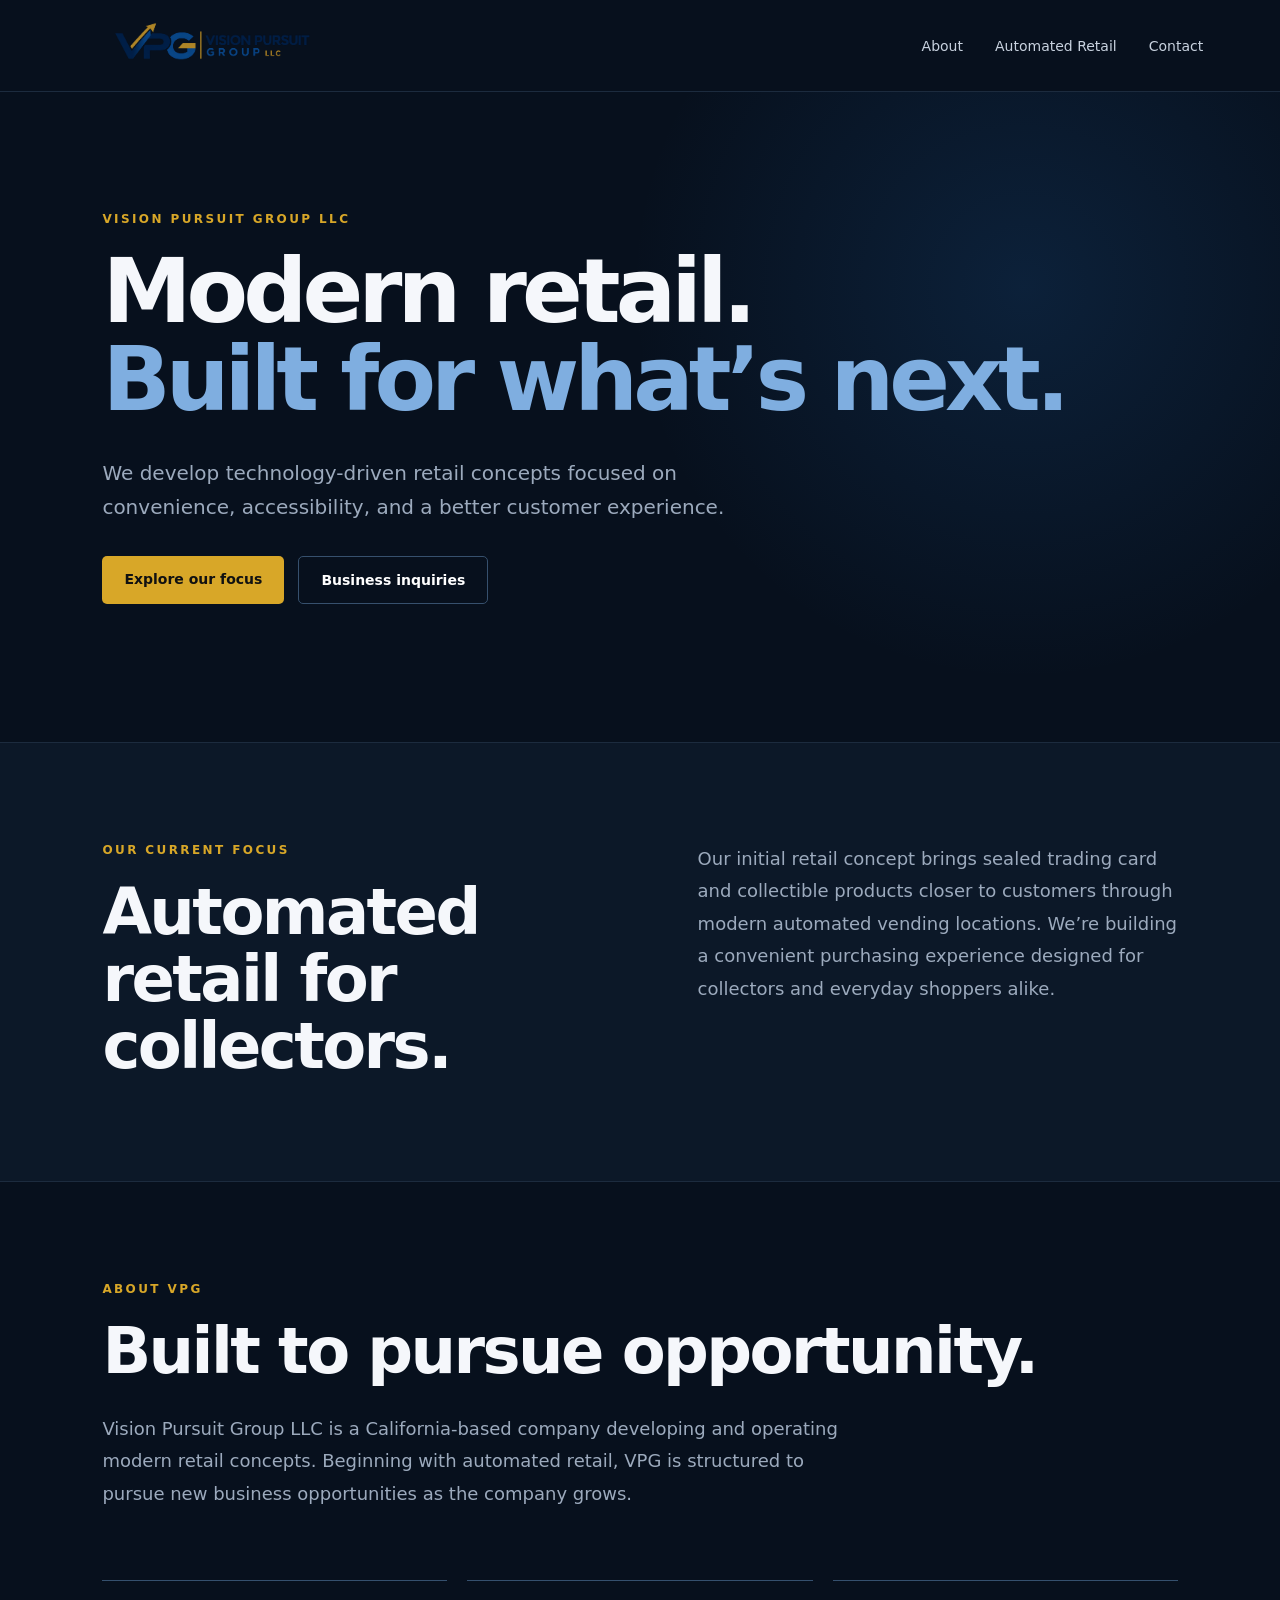
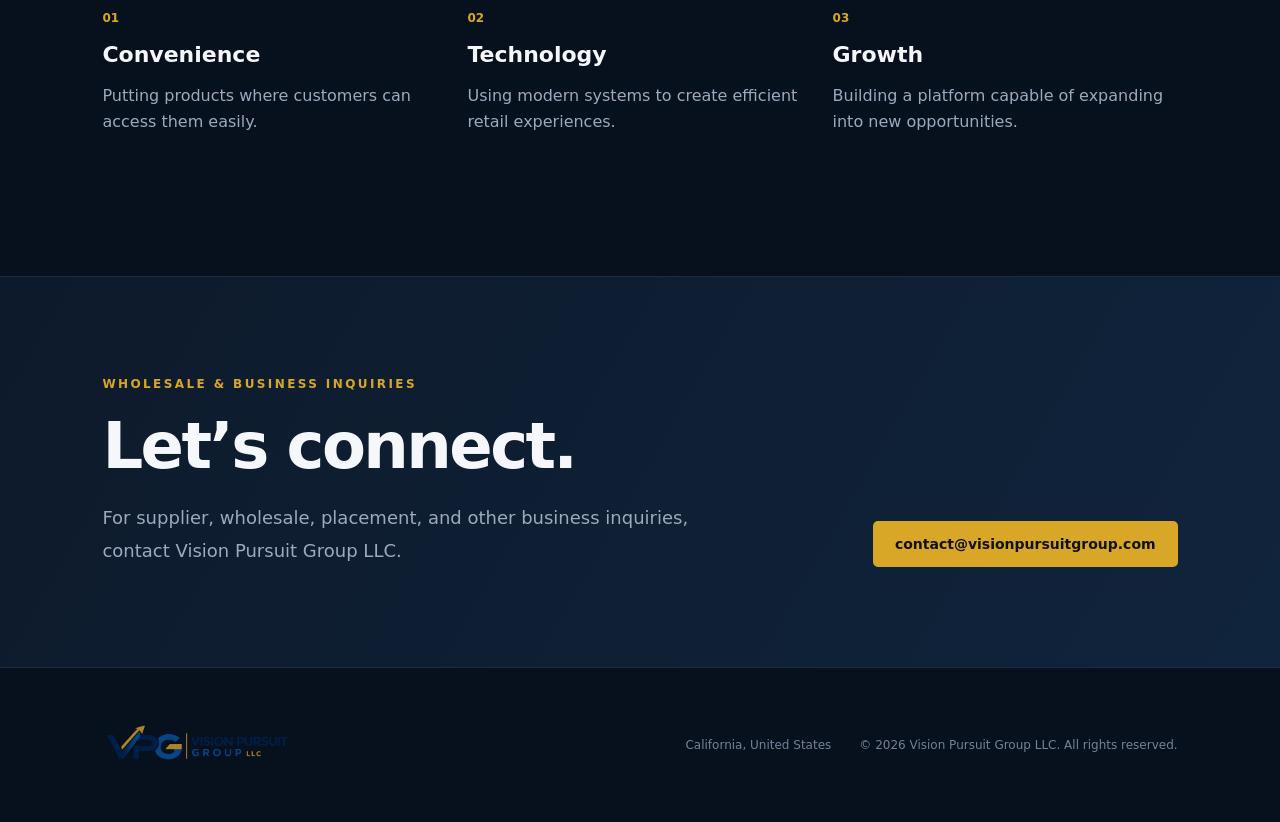
==== index.html @ d8c0cbaa "Add files via upload" ====
<!doctype html><html lang="en"><head><meta charset="utf-8"><meta name="viewport" content="width=device-width,initial-scale=1"><title>Vision Pursuit Group LLC | Automated Retail</title><meta name="description" content="Vision Pursuit Group LLC is a California-based retail company focused on automated retail and collectible products."><link rel="stylesheet" href="style.css"></head><body>
<header><a class="brand" href="#top"><img src="assets/vpg-logo.png" alt="Vision Pursuit Group LLC"></a><nav><a href="#about">About</a><a href="#retail">Automated Retail</a><a href="#contact">Contact</a></nav></header>
<main id="top"><section class="hero"><div class="eyebrow">VISION PURSUIT GROUP LLC</div><h1>Modern retail.<br><span>Built for what’s next.</span></h1><p>We develop technology-driven retail concepts focused on convenience, accessibility, and a better customer experience.</p><div class="actions"><a class="primary" href="#retail">Explore our focus</a><a class="secondary" href="mailto:contact@visionpursuitgroup.com">Business inquiries</a></div></section>
<section id="retail" class="feature"><div><div class="eyebrow">OUR CURRENT FOCUS</div><h2>Automated retail for collectors.</h2></div><p>Our initial retail concept brings sealed trading card and collectible products closer to customers through modern automated vending locations. We’re building a convenient purchasing experience designed for collectors and everyday shoppers alike.</p></section>
<section id="about" class="about"><div class="eyebrow">ABOUT VPG</div><h2>Built to pursue opportunity.</h2><p>Vision Pursuit Group LLC is a California-based company developing and operating modern retail concepts. Beginning with automated retail, VPG is structured to pursue new business opportunities as the company grows.</p><div class="values"><div><strong>01</strong><h3>Convenience</h3><p>Putting products where customers can access them easily.</p></div><div><strong>02</strong><h3>Technology</h3><p>Using modern systems to create efficient retail experiences.</p></div><div><strong>03</strong><h3>Growth</h3><p>Building a platform capable of expanding into new opportunities.</p></div></div></section>
<section id="contact" class="contact"><div><div class="eyebrow">WHOLESALE & BUSINESS INQUIRIES</div><h2>Let’s connect.</h2><p>For supplier, wholesale, placement, and other business inquiries, contact Vision Pursuit Group LLC.</p></div><a class="primary" href="mailto:contact@visionpursuitgroup.com">contact@visionpursuitgroup.com</a></section></main>
<footer><img src="assets/vpg-logo.png" alt="Vision Pursuit Group LLC"><p>California, United States</p><p>© 2026 Vision Pursuit Group LLC. All rights reserved.</p></footer></body></html>
---- style.css ----
:root{--bg:#07101d;--panel:#0c1828;--text:#f5f7fb;--muted:#9caabd;--blue:#2474c7;--gold:#d8a728;--line:#1c2b3e}*{box-sizing:border-box}html{scroll-behavior:smooth}body{margin:0;background:var(--bg);color:var(--text);font-family:Inter,ui-sans-serif,system-ui,-apple-system,BlinkMacSystemFont,"Segoe UI",sans-serif}header{height:92px;display:flex;align-items:center;justify-content:space-between;padding:0 6vw;border-bottom:1px solid var(--line);position:relative;z-index:2}.brand img{width:270px;max-height:68px;object-fit:contain}nav{display:flex;gap:32px}nav a{color:#c8d2df;text-decoration:none;font-size:14px}nav a:hover{color:white}.hero{min-height:650px;padding:120px 8vw 100px;background:radial-gradient(circle at 80% 30%,rgba(36,116,199,.17),transparent 35%)}.eyebrow{font-size:12px;letter-spacing:.2em;color:var(--gold);font-weight:700;margin-bottom:22px}.hero h1{font-size:clamp(54px,7vw,100px);line-height:.98;letter-spacing:-.055em;margin:0;max-width:1000px}.hero h1 span{color:#7faee0}.hero>p{font-size:20px;line-height:1.7;color:var(--muted);max-width:660px;margin:32px 0}.actions{display:flex;gap:14px;flex-wrap:wrap}.primary,.secondary{display:inline-block;padding:15px 22px;border-radius:5px;text-decoration:none;font-weight:700;font-size:14px}.primary{background:var(--gold);color:#111}.secondary{border:1px solid #36506d;color:white}.feature,.about,.contact{padding:100px 8vw;border-top:1px solid var(--line)}.feature{display:grid;grid-template-columns:1fr 1fr;gap:9vw;background:var(--panel)}h2{font-size:clamp(38px,5vw,64px);letter-spacing:-.04em;line-height:1.05;margin:0}.feature>p,.about>p,.contact p{font-size:18px;line-height:1.8;color:var(--muted);margin:0}.about>p{max-width:760px;margin-top:28px}.values{display:grid;grid-template-columns:repeat(3,1fr);gap:20px;margin-top:70px}.values div{border-top:1px solid #35506e;padding:26px 0}.values strong{color:var(--gold);font-size:12px}.values h3{font-size:22px;margin:16px 0 8px}.values p{color:var(--muted);line-height:1.6}.contact{display:flex;align-items:end;justify-content:space-between;gap:50px;background:linear-gradient(120deg,#0d1a2b,#10243c)}.contact p{max-width:620px;margin-top:22px}.contact .primary{white-space:nowrap}footer{padding:45px 8vw;display:flex;align-items:center;gap:28px;flex-wrap:wrap;color:#738398;font-size:12px;border-top:1px solid var(--line)}footer img{width:190px;margin-right:auto}@media(max-width:760px){header{height:auto;padding:18px 5vw;align-items:flex-start}.brand img{width:190px}nav{gap:13px;flex-wrap:wrap;justify-content:flex-end}nav a{font-size:12px}.hero{padding:90px 6vw}.feature{grid-template-columns:1fr;gap:35px}.values{grid-template-columns:1fr}.contact{align-items:flex-start;flex-direction:column}.feature,.about,.contact{padding:75px 6vw}.contact .primary{white-space:normal}footer{padding:35px 6vw}}
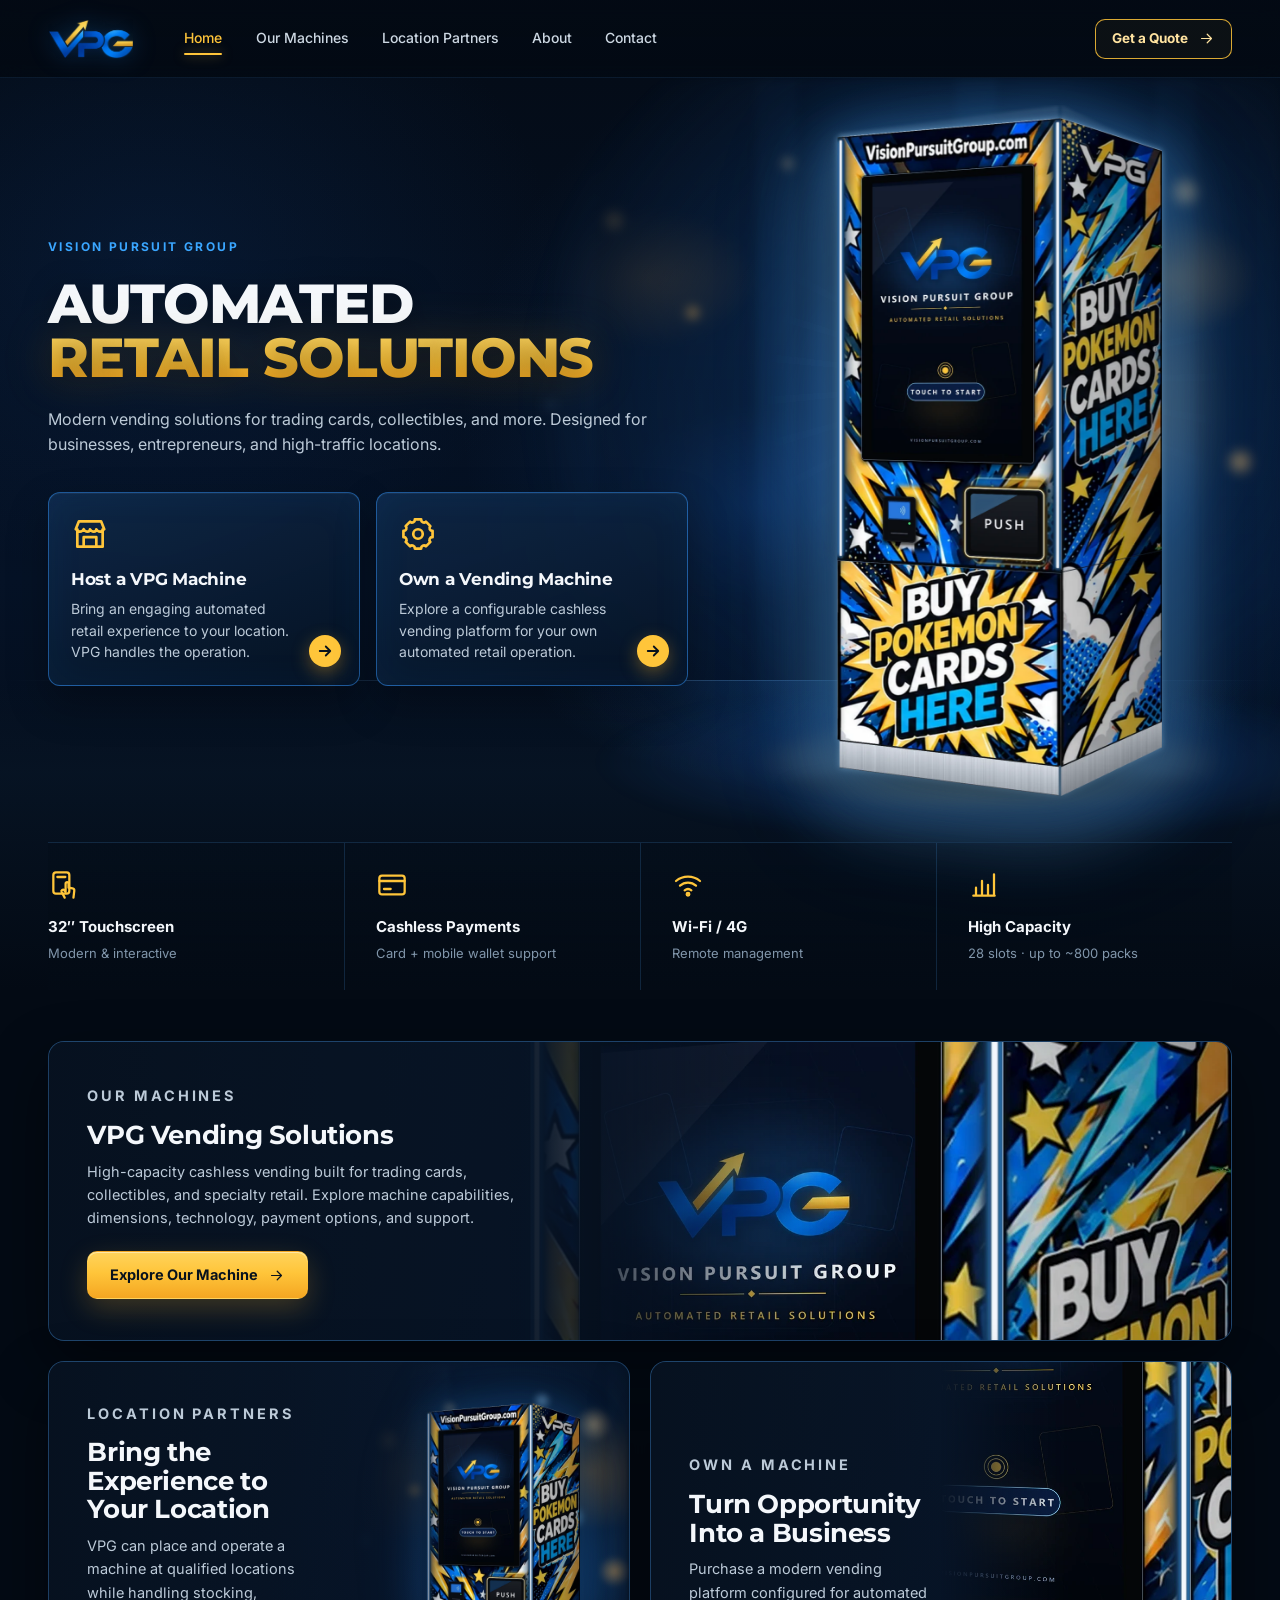
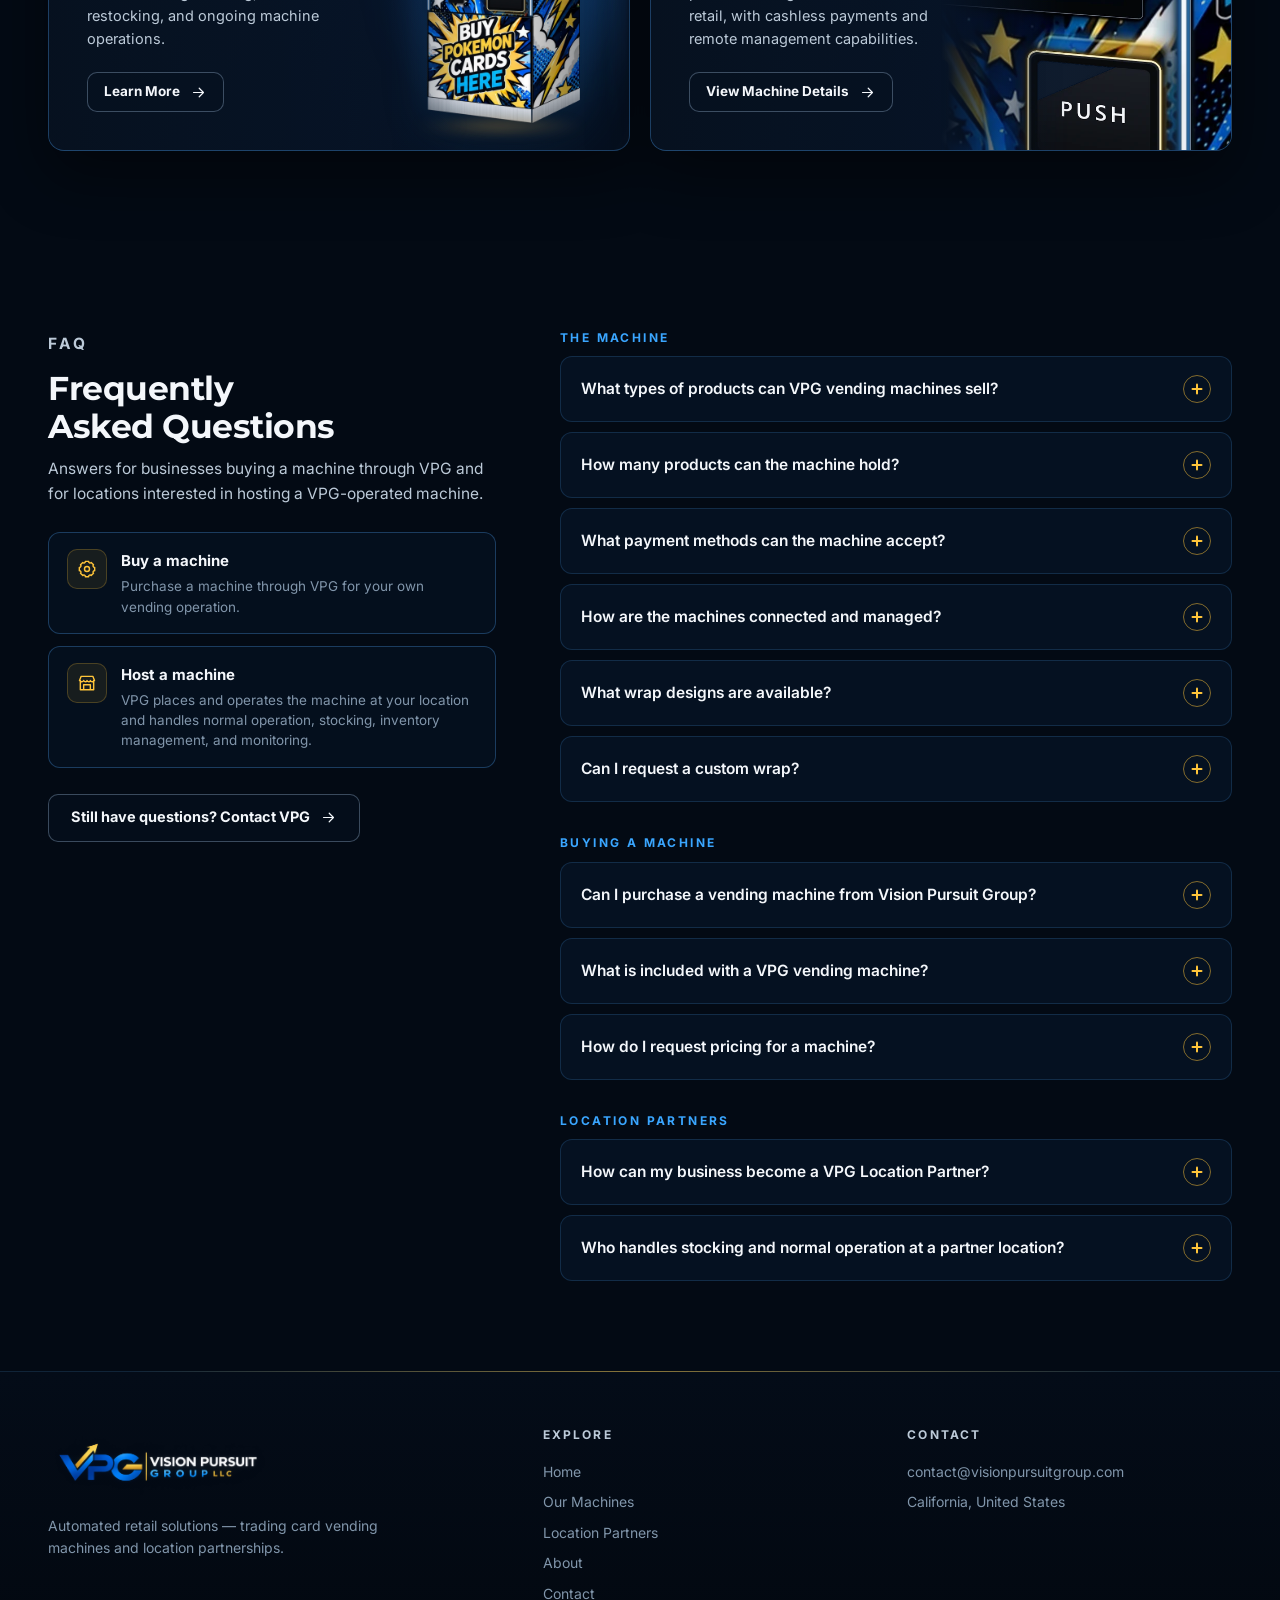
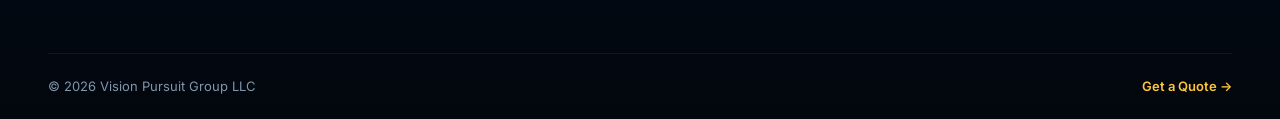
==== commit 3f592749: "Launch redesigned VPG website" ====
--- a/index.html
+++ b/index.html
@@ -1,7 +1,228 @@
-<!doctype html><html lang="en"><head><meta charset="utf-8"><meta name="viewport" content="width=device-width,initial-scale=1"><title>Vision Pursuit Group LLC | Automated Retail</title><meta name="description" content="Vision Pursuit Group LLC is a California-based retail company focused on automated retail and collectible products."><link rel="stylesheet" href="style.css"></head><body>
-<header><a class="brand" href="#top"><img src="assets/vpg-logo.png" alt="Vision Pursuit Group LLC"></a><nav><a href="#about">About</a><a href="#retail">Automated Retail</a><a href="#contact">Contact</a></nav></header>
-<main id="top"><section class="hero"><div class="eyebrow">VISION PURSUIT GROUP LLC</div><h1>Modern retail.<br><span>Built for what’s next.</span></h1><p>We develop technology-driven retail concepts focused on convenience, accessibility, and a better customer experience.</p><div class="actions"><a class="primary" href="#retail">Explore our focus</a><a class="secondary" href="mailto:contact@visionpursuitgroup.com">Business inquiries</a></div></section>
-<section id="retail" class="feature"><div><div class="eyebrow">OUR CURRENT FOCUS</div><h2>Automated retail for collectors.</h2></div><p>Our initial retail concept brings sealed trading card and collectible products closer to customers through modern automated vending locations. We’re building a convenient purchasing experience designed for collectors and everyday shoppers alike.</p></section>
-<section id="about" class="about"><div class="eyebrow">ABOUT VPG</div><h2>Built to pursue opportunity.</h2><p>Vision Pursuit Group LLC is a California-based company developing and operating modern retail concepts. Beginning with automated retail, VPG is structured to pursue new business opportunities as the company grows.</p><div class="values"><div><strong>01</strong><h3>Convenience</h3><p>Putting products where customers can access them easily.</p></div><div><strong>02</strong><h3>Technology</h3><p>Using modern systems to create efficient retail experiences.</p></div><div><strong>03</strong><h3>Growth</h3><p>Building a platform capable of expanding into new opportunities.</p></div></div></section>
-<section id="contact" class="contact"><div><div class="eyebrow">WHOLESALE & BUSINESS INQUIRIES</div><h2>Let’s connect.</h2><p>For supplier, wholesale, placement, and other business inquiries, contact Vision Pursuit Group LLC.</p></div><a class="primary" href="mailto:contact@visionpursuitgroup.com">contact@visionpursuitgroup.com</a></section></main>
-<footer><img src="assets/vpg-logo.png" alt="Vision Pursuit Group LLC"><p>California, United States</p><p>© 2026 Vision Pursuit Group LLC. All rights reserved.</p></footer></body></html>
+<!doctype html>
+<html lang="en">
+<head>
+<meta charset="utf-8">
+<meta name="viewport" content="width=device-width,initial-scale=1">
+<meta name="description" content="Vision Pursuit Group provides modern automated retail solutions, trading card vending machines, and location partnerships.">
+<meta name="theme-color" content="#030a14">
+<title>Vision Pursuit Group | Automated Retail Solutions</title>
+<link rel="icon" type="image/webp" href="assets/vpg-mark.webp">
+<link rel="preconnect" href="https://fonts.googleapis.com">
+<link rel="preconnect" href="https://fonts.gstatic.com" crossorigin>
+<link rel="stylesheet" href="https://fonts.googleapis.com/css2?family=Inter:wght@400;500;600;700&family=Montserrat:wght@600;700;800&display=swap">
+<link rel="stylesheet" href="style.css">
+<link rel="preload" as="image" href="assets/machine-hero-34.webp">
+<script>(function(d){d.classList.add('js');var nat=('CSSViewTransitionRule' in window)&&/^https?:$/.test(location.protocol);d.classList.add(nat?'pt-native':'pt-fallback');if(!nat)d.classList.add('pt-enter')})(document.documentElement)</script>
+</head>
+<body>
+<a class="skip-link" href="#main">Skip to content</a>
+
+<header class="site-header">
+  <div class="container header-inner">
+    <a class="brand" href="index.html" aria-label="Vision Pursuit Group home"><img src="assets/vpg-mark.webp" alt="VPG" width="86" height="40"></a>
+    <nav class="nav" id="site-nav" aria-label="Primary">
+      <a href="index.html" aria-current="page">Home<span class="nav-ind" aria-hidden="true"></span></a>
+      <a href="machines.html">Our Machines</a>
+      <a href="partners.html">Location Partners</a>
+      <a href="about.html">About</a>
+      <a href="contact.html">Contact</a>
+      <a class="btn btn-gold nav-cta" href="contact.html?type=Machine%20Quote">Get a Quote <span data-icon="arrow"></span></a>
+    </nav>
+    <a class="btn btn-outline-gold btn-sm header-cta" href="contact.html?type=Machine%20Quote">Get a Quote <span data-icon="arrow"></span></a>
+    <button class="menu-toggle" type="button" aria-controls="site-nav" aria-expanded="false" aria-label="Open menu"><span></span><span></span><span></span></button>
+  </div>
+</header>
+
+<main id="main">
+
+  <!-- HERO -->
+  <section class="home-hero">
+    <div class="scene" aria-hidden="true"><div class="scene-lights"></div><div class="scene-floor"></div></div>
+
+    <div class="container home-hero-grid">
+      <div class="hero-copy">
+        <p class="eyebrow">Vision Pursuit Group</p>
+        <h1 class="display"><span>Automated</span> <span class="text-gold">Retail Solutions</span></h1>
+        <p class="lead">Modern vending solutions for trading cards, collectibles, and more. Designed for businesses, entrepreneurs, and high-traffic locations.</p>
+
+        <div class="path-cards">
+          <a class="path-card" href="partners.html">
+            <span class="path-icon" data-icon="store"></span>
+            <h2>Host a VPG Machine</h2>
+            <p>Bring an engaging automated retail experience to your location. VPG handles the operation.</p>
+            <span class="path-arrow" data-icon="arrow"></span>
+          </a>
+          <a class="path-card" href="machines.html">
+            <span class="path-icon" data-icon="gear"></span>
+            <h2>Own a Vending Machine</h2>
+            <p>Explore a configurable cashless vending platform for your own automated retail operation.</p>
+            <span class="path-arrow" data-icon="arrow"></span>
+          </a>
+        </div>
+      </div>
+
+      <div class="machine is-featured hero-enter hero-enter-delay" data-parallax>
+        <div class="machine-beam" aria-hidden="true"></div>
+        <div class="machine-glow" aria-hidden="true"></div>
+        <div class="machine-rays" aria-hidden="true"></div>
+        <div class="machine-spot" aria-hidden="true"></div>
+        <img class="machine-img" src="assets/machine-hero-34.webp" width="796" height="1600" alt="VPG trading card vending machine in the blue and gold VPG wrap, with the VPG welcome screen on its touchscreen" fetchpriority="high">
+        <img class="machine-reflection" src="assets/machine-hero-34.webp" width="796" height="1600" alt="" aria-hidden="true">
+        <div class="machine-ground" aria-hidden="true"></div>
+      </div>
+    </div>
+
+    <div class="container">
+      <ul class="feature-strip">
+        <li><span data-icon="touch"></span><strong>32″ Touchscreen</strong><span>Modern &amp; interactive</span></li>
+        <li><span data-icon="card"></span><strong>Cashless Payments</strong><span>Card + mobile wallet support</span></li>
+        <li><span data-icon="wifi"></span><strong>Wi‑Fi / 4G</strong><span>Remote management</span></li>
+        <li><span data-icon="chart"></span><strong>High Capacity</strong><span>28 slots · up to ~800 packs</span></li>
+      </ul>
+    </div>
+  </section>
+
+  <!-- EXPLORE -->
+  <section class="section home-explore">
+    <div class="container">
+      <article class="promo promo-wide reveal">
+        <div class="promo-media" aria-hidden="true"><img src="assets/machine-closeup.webp" width="1100" height="1433" alt="" loading="lazy"></div>
+        <div class="promo-copy">
+          <p class="eyebrow">Our Machines</p>
+          <h2>VPG Vending Solutions</h2>
+          <p>High-capacity cashless vending built for trading cards, collectibles, and specialty retail. Explore machine capabilities, dimensions, technology, payment options, and support.</p>
+          <a class="btn btn-gold" href="machines.html">Explore Our Machine <span data-icon="arrow"></span></a>
+        </div>
+      </article>
+
+      <div class="promo-pair">
+        <article class="promo reveal delay-1">
+          <div class="promo-media store" aria-hidden="true">
+            <div class="scene-lights"></div>
+            <img src="assets/machine-hero-34.webp" width="796" height="1600" alt="" loading="lazy">
+          </div>
+          <div class="promo-copy">
+            <p class="eyebrow">Location Partners</p>
+            <h3>Bring the Experience to Your Location</h3>
+            <p>VPG can place and operate a machine at qualified locations while handling stocking, restocking, and ongoing machine operations.</p>
+            <a class="btn btn-outline btn-sm" href="partners.html">Learn More <span data-icon="arrow"></span></a>
+          </div>
+        </article>
+
+        <article class="promo reveal delay-2">
+          <div class="promo-media push" aria-hidden="true"><img src="assets/machine-closeup.webp" width="1100" height="1433" alt="" loading="lazy"></div>
+          <div class="promo-copy">
+            <p class="eyebrow">Own a Machine</p>
+            <h3>Turn Opportunity Into a Business</h3>
+            <p>Purchase a modern vending platform configured for automated retail, with cashless payments and remote management capabilities.</p>
+            <a class="btn btn-outline btn-sm" href="machines.html">View Machine Details <span data-icon="arrow"></span></a>
+          </div>
+        </article>
+      </div>
+    </div>
+  </section>
+
+  <!-- FAQ -->
+  <section class="section faq" id="faq" aria-labelledby="faq-title">
+    <div class="container faq-layout">
+      <div class="faq-intro reveal">
+        <p class="eyebrow">FAQ</p>
+        <h2 id="faq-title">Frequently Asked Questions</h2>
+        <p>Answers for businesses buying a machine through VPG and for locations interested in hosting a VPG-operated machine.</p>
+        <div class="model-cards">
+          <div class="model-card"><span data-icon="gear"></span><div><strong>Buy a machine</strong><span>Purchase a machine through VPG for your own vending operation.</span></div></div>
+          <div class="model-card"><span data-icon="store"></span><div><strong>Host a machine</strong><span>VPG places and operates the machine at your location and handles normal operation, stocking, inventory management, and monitoring.</span></div></div>
+        </div>
+        <a class="btn btn-outline" href="contact.html">Still have questions? Contact VPG <span data-icon="arrow"></span></a>
+      </div>
+
+      <div class="faq-groups reveal delay-1">
+        <div class="faq-group">
+          <h3>The Machine</h3>
+          <div class="faq-list">
+            <div class="faq-item">
+              <h4 style="margin:0"><button class="faq-q" type="button" aria-expanded="false" aria-controls="faq-a1" id="faq-q1">What types of products can VPG vending machines sell?<span class="faq-toggle" aria-hidden="true"></span></button></h4>
+              <div class="faq-a" id="faq-a1" role="region" aria-labelledby="faq-q1"><div><p>VPG machines are configured for trading cards and collectibles and are suitable for other specialty retail products. How much the machine holds depends on product size.</p></div></div>
+            </div>
+            <div class="faq-item">
+              <h4 style="margin:0"><button class="faq-q" type="button" aria-expanded="false" aria-controls="faq-a2" id="faq-q2">How many products can the machine hold?<span class="faq-toggle" aria-hidden="true"></span></button></h4>
+              <div class="faq-a" id="faq-a2" role="region" aria-labelledby="faq-q2"><div><p>The machine has 28 product slots and holds up to approximately 800 packs, depending on product size.</p></div></div>
+            </div>
+            <div class="faq-item">
+              <h4 style="margin:0"><button class="faq-q" type="button" aria-expanded="false" aria-controls="faq-a3" id="faq-q3">What payment methods can the machine accept?<span class="faq-toggle" aria-hidden="true"></span></button></h4>
+              <div class="faq-a" id="faq-a3" role="region" aria-labelledby="faq-q3"><div><p>The machine is cashless. Configured with a Nayax card reader, it supports major credit and debit cards and mobile wallets.</p></div></div>
+            </div>
+            <div class="faq-item">
+              <h4 style="margin:0"><button class="faq-q" type="button" aria-expanded="false" aria-controls="faq-a4" id="faq-q4">How are the machines connected and managed?<span class="faq-toggle" aria-hidden="true"></span></button></h4>
+              <div class="faq-a" id="faq-a4" role="region" aria-labelledby="faq-q4"><div><p>Machines connect over Wi‑Fi or 4G LTE (4G uses a locally provided SIM and data plan). A cloud-based backend shows sales, inventory, and machine status from a computer or mobile device, and the machine can detect a failed vend and trigger an automatic refund.</p></div></div>
+            </div>
+            <div class="faq-item">
+              <h4 style="margin:0"><button class="faq-q" type="button" aria-expanded="false" aria-controls="faq-a5" id="faq-q5">What wrap designs are available?<span class="faq-toggle" aria-hidden="true"></span></button></h4>
+              <div class="faq-a" id="faq-a5" role="region" aria-labelledby="faq-q5"><div><p>VPG currently offers two VPG-designed wraps: the signature blue &amp; gold design and a red, yellow &amp; black comic-style design. <a href="machines.html#wraps">See the wrap designs</a>.</p></div></div>
+            </div>
+            <div class="faq-item">
+              <h4 style="margin:0"><button class="faq-q" type="button" aria-expanded="false" aria-controls="faq-a6" id="faq-q6">Can I request a custom wrap?<span class="faq-toggle" aria-hidden="true"></span></button></h4>
+              <div class="faq-a" id="faq-a6" role="region" aria-labelledby="faq-q6"><div><p>No. VPG currently offers its available VPG-designed wrap options rather than customer-designed custom wraps. You can choose the available design that best fits your location.</p></div></div>
+            </div>
+          </div>
+        </div>
+
+        <div class="faq-group">
+          <h3>Buying a Machine</h3>
+          <div class="faq-list">
+            <div class="faq-item">
+              <h4 style="margin:0"><button class="faq-q" type="button" aria-expanded="false" aria-controls="faq-a7" id="faq-q7">Can I purchase a vending machine from Vision Pursuit Group?<span class="faq-toggle" aria-hidden="true"></span></button></h4>
+              <div class="faq-a" id="faq-a7" role="region" aria-labelledby="faq-q7"><div><p>Yes. Machines are available through VPG for businesses and entrepreneurs who want to run their own automated retail operation.</p></div></div>
+            </div>
+            <div class="faq-item">
+              <h4 style="margin:0"><button class="faq-q" type="button" aria-expanded="false" aria-controls="faq-a8" id="faq-q8">What is included with a VPG vending machine?<span class="faq-toggle" aria-hidden="true"></span></button></h4>
+              <div class="faq-a" id="faq-a8" role="region" aria-labelledby="faq-q8"><div><p>The VPG configuration includes the 28-slot vending system, 32″ touchscreen, cashless payment configuration, Wi‑Fi/4G connectivity with cloud-based remote management, a heavy-duty dual lock with two keys, and your choice of an available VPG wrap design. Machines are supported through VPG with a 1-year warranty covering replacement of core accessories and lifetime technical support with remote guidance. Final configuration and terms are confirmed in your quotation.</p></div></div>
+            </div>
+            <div class="faq-item">
+              <h4 style="margin:0"><button class="faq-q" type="button" aria-expanded="false" aria-controls="faq-a9" id="faq-q9">How do I request pricing for a machine?<span class="faq-toggle" aria-hidden="true"></span></button></h4>
+              <div class="faq-a" id="faq-a9" role="region" aria-labelledby="faq-q9"><div><p>Pricing depends on configuration and shipping, so we provide it by quote. <a href="contact.html?type=Machine%20Quote">Request a quote</a> and tell us about your plans.</p></div></div>
+            </div>
+          </div>
+        </div>
+
+        <div class="faq-group">
+          <h3>Location Partners</h3>
+          <div class="faq-list">
+            <div class="faq-item">
+              <h4 style="margin:0"><button class="faq-q" type="button" aria-expanded="false" aria-controls="faq-a10" id="faq-q10">How can my business become a VPG Location Partner?<span class="faq-toggle" aria-hidden="true"></span></button></h4>
+              <div class="faq-a" id="faq-a10" role="region" aria-labelledby="faq-q10"><div><p>VPG places machines at qualified locations. <a href="contact.html?type=Location%20Partnership">Send a Location Partnership inquiry</a> and tell us about your location, and we'll discuss fit, space, access, and partnership structure.</p></div></div>
+            </div>
+            <div class="faq-item">
+              <h4 style="margin:0"><button class="faq-q" type="button" aria-expanded="false" aria-controls="faq-a11" id="faq-q11">Who handles stocking and normal operation at a partner location?<span class="faq-toggle" aria-hidden="true"></span></button></h4>
+              <div class="faq-a" id="faq-a11" role="region" aria-labelledby="faq-q11"><div><p>VPG does. Under the Location Partner model, VPG places and operates the machine and handles normal machine operation, stocking, inventory management, and monitoring. You provide the space.</p></div></div>
+            </div>
+          </div>
+        </div>
+      </div>
+    </div>
+  </section>
+
+</main>
+
+<footer class="site-footer">
+  <div class="container footer-grid">
+    <div class="footer-brand">
+      <a href="index.html"><img src="assets/vpg-full-logo.webp" alt="Vision Pursuit Group LLC" width="220" height="73" loading="lazy"></a>
+      <p>Automated retail solutions — trading card vending machines and location partnerships.</p>
+    </div>
+    <nav class="footer-col" aria-label="Footer">
+      <h2>Explore</h2>
+      <a href="index.html">Home</a><a href="machines.html">Our Machines</a><a href="partners.html">Location Partners</a><a href="about.html">About</a><a href="contact.html">Contact</a>
+    </nav>
+    <div class="footer-col">
+      <h2>Contact</h2>
+      <a href="mailto:contact@visionpursuitgroup.com">contact@visionpursuitgroup.com</a>
+      <span>California, United States</span>
+    </div>
+  </div>
+  <div class="container"><div class="footer-bottom"><span>© 2026 Vision Pursuit Group LLC</span><a href="contact.html?type=Machine%20Quote">Get a Quote →</a></div></div>
+</footer>
+
+<script src="app.js"></script>
+</body>
+</html>
--- a/style.css
+++ b/style.css
@@ -1 +1,822 @@
-:root{--bg:#07101d;--panel:#0c1828;--text:#f5f7fb;--muted:#9caabd;--blue:#2474c7;--gold:#d8a728;--line:#1c2b3e}*{box-sizing:border-box}html{scroll-behavior:smooth}body{margin:0;background:var(--bg);color:var(--text);font-family:Inter,ui-sans-serif,system-ui,-apple-system,BlinkMacSystemFont,"Segoe UI",sans-serif}header{height:92px;display:flex;align-items:center;justify-content:space-between;padding:0 6vw;border-bottom:1px solid var(--line);position:relative;z-index:2}.brand img{width:270px;max-height:68px;object-fit:contain}nav{display:flex;gap:32px}nav a{color:#c8d2df;text-decoration:none;font-size:14px}nav a:hover{color:white}.hero{min-height:650px;padding:120px 8vw 100px;background:radial-gradient(circle at 80% 30%,rgba(36,116,199,.17),transparent 35%)}.eyebrow{font-size:12px;letter-spacing:.2em;color:var(--gold);font-weight:700;margin-bottom:22px}.hero h1{font-size:clamp(54px,7vw,100px);line-height:.98;letter-spacing:-.055em;margin:0;max-width:1000px}.hero h1 span{color:#7faee0}.hero>p{font-size:20px;line-height:1.7;color:var(--muted);max-width:660px;margin:32px 0}.actions{display:flex;gap:14px;flex-wrap:wrap}.primary,.secondary{display:inline-block;padding:15px 22px;border-radius:5px;text-decoration:none;font-weight:700;font-size:14px}.primary{background:var(--gold);color:#111}.secondary{border:1px solid #36506d;color:white}.feature,.about,.contact{padding:100px 8vw;border-top:1px solid var(--line)}.feature{display:grid;grid-template-columns:1fr 1fr;gap:9vw;background:var(--panel)}h2{font-size:clamp(38px,5vw,64px);letter-spacing:-.04em;line-height:1.05;margin:0}.feature>p,.about>p,.contact p{font-size:18px;line-height:1.8;color:var(--muted);margin:0}.about>p{max-width:760px;margin-top:28px}.values{display:grid;grid-template-columns:repeat(3,1fr);gap:20px;margin-top:70px}.values div{border-top:1px solid #35506e;padding:26px 0}.values strong{color:var(--gold);font-size:12px}.values h3{font-size:22px;margin:16px 0 8px}.values p{color:var(--muted);line-height:1.6}.contact{display:flex;align-items:end;justify-content:space-between;gap:50px;background:linear-gradient(120deg,#0d1a2b,#10243c)}.contact p{max-width:620px;margin-top:22px}.contact .primary{white-space:nowrap}footer{padding:45px 8vw;display:flex;align-items:center;gap:28px;flex-wrap:wrap;color:#738398;font-size:12px;border-top:1px solid var(--line)}footer img{width:190px;margin-right:auto}@media(max-width:760px){header{height:auto;padding:18px 5vw;align-items:flex-start}.brand img{width:190px}nav{gap:13px;flex-wrap:wrap;justify-content:flex-end}nav a{font-size:12px}.hero{padding:90px 6vw}.feature{grid-template-columns:1fr;gap:35px}.values{grid-template-columns:1fr}.contact{align-items:flex-start;flex-direction:column}.feature,.about,.contact{padding:75px 6vw}.contact .primary{white-space:normal}footer{padding:35px 6vw}}
+/* =========================================================
+   Vision Pursuit Group — site styles
+   One design system shared by all five pages.
+   ========================================================= */
+
+:root{
+  /* surfaces */
+  --bg:#030a14;
+  --bg-2:#06111f;
+  --surface:#0a1b2e;
+  --surface-2:#0d2238;
+  --glass:rgba(10,28,48,.72);
+  /* lines */
+  --line:rgba(70,150,225,.20);
+  --line-2:rgba(70,150,225,.34);
+  --line-strong:rgba(52,152,255,.62);
+  /* text */
+  --text:#f4f7fb;
+  --text-2:#bccad8;
+  --text-3:#8196ab;
+  /* brand */
+  --gold:#ffc53a;
+  --gold-2:#f4a622;
+  --gold-soft:rgba(255,197,58,.14);
+  --blue:#3aa6ff;
+  --blue-2:#1c74e0;
+  --blue-glow:rgba(32,140,255,.45);
+  /* type */
+  --font-display:"Montserrat",ui-sans-serif,system-ui,"Segoe UI",Arial,sans-serif;
+  --font-body:"Inter",ui-sans-serif,system-ui,-apple-system,"Segoe UI",Arial,sans-serif;
+  /* layout */
+  --container:1320px;
+  --gutter:clamp(16px,4vw,48px);
+  --header-h:78px;
+  --radius:14px;
+  --radius-sm:10px;
+  --shadow:0 24px 60px rgba(0,0,0,.45);
+  --ease:cubic-bezier(.2,.7,.2,1);
+  /* motion: --m scales every movement distance (1 = full motion, 0 = reduced: fades only) */
+  --m:1;
+}
+
+*,*::before,*::after{box-sizing:border-box}
+html{scroll-behavior:smooth;-webkit-text-size-adjust:100%}
+body{
+  margin:0;min-height:100vh;
+  background:var(--bg);color:var(--text);
+  font-family:var(--font-body);font-size:16px;line-height:1.6;
+  -webkit-font-smoothing:antialiased;-moz-osx-font-smoothing:grayscale;
+  overflow-x:hidden;
+}
+img{max-width:100%;display:block}
+a{color:inherit;text-decoration:none}
+button{font:inherit;color:inherit}
+h1,h2,h3,h4{font-family:var(--font-display);margin:0;line-height:1.12;letter-spacing:-.015em;text-wrap:balance}
+p{margin:0}
+ul{margin:0;padding:0;list-style:none}
+:focus-visible{outline:2px solid var(--gold);outline-offset:3px;border-radius:6px}
+::selection{background:var(--gold);color:#07111b}
+
+.container{width:100%;max-width:calc(var(--container) + var(--gutter)*2);margin-inline:auto;padding-inline:var(--gutter)}
+.text-gold{color:var(--gold)}
+.sr-only{position:absolute;width:1px;height:1px;overflow:hidden;clip:rect(0 0 0 0);white-space:nowrap}
+.skip-link{position:absolute;left:12px;top:-60px;z-index:100;background:var(--gold);color:#07111b;font-weight:700;padding:10px 14px;border-radius:8px;transition:top .2s}
+.skip-link:focus{top:12px}
+
+/* ---------- icons (injected by app.js) ---------- */
+[data-icon]{display:inline-grid;place-items:center;flex:none}
+[data-icon] svg{width:100%;height:100%;fill:none;stroke:currentColor;stroke-width:1.7;stroke-linecap:round;stroke-linejoin:round}
+
+/* ---------- type ---------- */
+.eyebrow{
+  display:inline-flex;align-items:center;gap:8px;
+  font-family:var(--font-body);font-size:12px;font-weight:700;line-height:1;
+  letter-spacing:.2em;text-transform:uppercase;color:var(--blue);
+}
+.eyebrow-mark::before{content:"";width:7px;height:7px;border:1.5px solid currentColor;transform:rotate(45deg);border-radius:1px}
+.lead{font-size:clamp(16px,1.25vw,19px);line-height:1.6;color:var(--text-2)}
+.section-head{max-width:720px}
+.section-head.center{margin-inline:auto;text-align:center}
+.section-head h2{font-size:clamp(28px,2.6vw,40px);font-weight:700;margin:14px 0 12px}
+.section-head p{color:var(--text-2);font-size:15.5px}
+
+/* ---------- buttons ---------- */
+.btn{
+  display:inline-flex;align-items:center;justify-content:center;gap:10px;
+  min-height:48px;padding:12px 22px;border-radius:var(--radius-sm);
+  font-family:var(--font-body);font-size:14.5px;font-weight:700;line-height:1;white-space:nowrap;
+  border:1px solid transparent;cursor:pointer;
+  transition:transform .2s var(--ease),box-shadow .2s var(--ease),background .2s,border-color .2s,color .2s;
+}
+.btn [data-icon]{width:17px;height:17px;transition:transform .2s var(--ease)}
+.btn:hover [data-icon="arrow"]{transform:translateX(calc(3px * var(--m)))}
+.btn-gold{background:linear-gradient(180deg,#ffd35c,var(--gold) 45%,var(--gold-2));color:#08121d;box-shadow:0 10px 28px rgba(255,180,40,.22),inset 0 1px 0 rgba(255,255,255,.45)}
+.btn-gold:hover{transform:translateY(calc(-2px * var(--m)));box-shadow:0 16px 36px rgba(255,180,40,.32),inset 0 1px 0 rgba(255,255,255,.45)}
+.btn-outline{background:rgba(6,18,32,.55);border-color:rgba(160,190,220,.35);color:var(--text)}
+.btn-outline:hover{border-color:var(--gold);color:var(--gold);transform:translateY(calc(-2px * var(--m)))}
+.btn-outline-gold{background:rgba(255,197,58,.04);border-color:rgba(255,197,58,.85);color:#ffe3a0}
+.btn-outline-gold:hover{background:var(--gold);color:#08121d;transform:translateY(calc(-2px * var(--m)))}
+.btn.btn:active{transform:translateY(0) scale(calc(1 - .03 * var(--m)));filter:brightness(.94);transition-duration:.08s}
+.btn-sm{min-height:40px;padding:10px 16px;font-size:13.5px}
+.actions{display:flex;flex-wrap:wrap;gap:12px;margin-top:30px}
+
+/* =========================================================
+   HEADER
+   ========================================================= */
+.site-header{
+  position:sticky;top:0;z-index:60;height:var(--header-h);
+  background:linear-gradient(180deg,rgba(3,10,20,.92),rgba(3,10,20,.78));
+  backdrop-filter:blur(14px);-webkit-backdrop-filter:blur(14px);
+  border-bottom:1px solid rgba(70,150,225,.12);
+  transition:background .3s,box-shadow .3s;
+}
+.site-header.is-scrolled{background:rgba(3,10,20,.96);box-shadow:0 10px 30px rgba(0,0,0,.35)}
+.header-inner{height:100%;display:flex;align-items:center;gap:clamp(24px,4vw,64px)}
+.brand{display:flex;align-items:center;flex:none}
+.brand img{height:40px;width:auto;filter:drop-shadow(0 0 12px rgba(40,150,255,.28))}
+.nav{display:flex;align-items:center;gap:clamp(22px,2.6vw,40px);height:100%}
+.nav a{
+  position:relative;height:100%;display:flex;align-items:center;
+  font-size:14px;font-weight:500;color:#cdd8e3;transition:color .2s;
+}
+.nav a::after{content:"";position:absolute;left:0;right:0;bottom:22px;height:2px;border-radius:2px;background:var(--gold);transform:scaleX(0);transition:transform .25s var(--ease)}
+.nav a:hover{color:#fff}
+.nav a[aria-current="page"]{color:var(--gold)}
+.nav a:hover::after{transform:scaleX(1)}
+.nav a[aria-current="page"]::after{display:none}
+/* active-page underline: a real element so it can glide between pages (view transitions) */
+.nav-ind{position:absolute;left:0;right:0;bottom:22px;height:2px;border-radius:2px;background:var(--gold);box-shadow:0 0 12px rgba(255,197,58,.55)}
+.nav .nav-cta{display:none}
+.nav a.btn{transition:transform .2s var(--ease),box-shadow .2s var(--ease),background .2s,color .2s}   /* beats ".nav a{transition:color}" */
+.header-cta{margin-left:auto}
+.menu-toggle{display:none;margin-left:auto;width:44px;height:44px;border:1px solid var(--line-2);border-radius:10px;background:rgba(10,28,48,.6);cursor:pointer;padding:0;place-items:center}
+.menu-toggle span{display:block;width:20px;height:2px;background:#fff;border-radius:2px;margin:4px auto;transition:transform .25s,opacity .25s}
+.menu-toggle[aria-expanded="true"] span:nth-child(1){transform:translateY(6px) rotate(45deg)}
+.menu-toggle[aria-expanded="true"] span:nth-child(2){opacity:0}
+.menu-toggle[aria-expanded="true"] span:nth-child(3){transform:translateY(-6px) rotate(-45deg)}
+
+/* =========================================================
+   SHARED SCENE PIECES (glows, lights, floor, machine)
+   ========================================================= */
+.scene{position:absolute;inset:0;z-index:-1;overflow:hidden;pointer-events:none}
+.scene::before{ /* base atmosphere */
+  content:"";position:absolute;inset:0;
+  background:
+    radial-gradient(60% 70% at 78% 38%,rgba(22,96,190,.30),transparent 70%),
+    radial-gradient(45% 50% at 12% 20%,rgba(16,60,120,.22),transparent 70%),
+    linear-gradient(180deg,#040c18 0%,#051226 55%,#030a14 100%);
+}
+/* blurred retail-store lights behind the machine */
+.scene-lights{
+  position:absolute;top:0;right:0;width:62%;height:78%;
+  opacity:.95;filter:blur(5px);
+  -webkit-mask-image:radial-gradient(75% 80% at 62% 45%,#000 30%,transparent 78%);
+          mask-image:radial-gradient(75% 80% at 62% 45%,#000 30%,transparent 78%);
+  background:
+    /* bokeh points */
+    radial-gradient(14px 14px at 16% 20%,rgba(255,206,120,.95),transparent),
+    radial-gradient(10px 10px at 26% 33%,rgba(255,190,90,.85),transparent),
+    radial-gradient(18px 18px at 88% 16%,rgba(255,214,150,.9),transparent),
+    radial-gradient(12px 12px at 81% 40%,rgba(130,205,255,.85),transparent),
+    radial-gradient(16px 16px at 95% 54%,rgba(255,196,110,.8),transparent),
+    radial-gradient(10px 10px at 70% 10%,rgba(160,215,255,.85),transparent),
+    radial-gradient(12px 12px at 8% 46%,rgba(120,190,255,.65),transparent),
+    radial-gradient(9px 9px at 38% 12%,rgba(255,220,160,.7),transparent),
+    radial-gradient(11px 11px at 60% 62%,rgba(255,190,100,.55),transparent),
+    /* warm/cool light pools */
+    radial-gradient(90px 60px at 86% 28%,rgba(255,176,70,.40),transparent),
+    radial-gradient(110px 70px at 20% 28%,rgba(255,176,70,.26),transparent),
+    radial-gradient(160px 120px at 72% 58%,rgba(40,140,255,.28),transparent),
+    radial-gradient(140px 100px at 34% 60%,rgba(30,110,220,.22),transparent),
+    /* soft, out-of-focus shelving */
+    repeating-linear-gradient(90deg,transparent 0 70px,rgba(60,140,220,.10) 70px 110px,transparent 110px 200px),
+    linear-gradient(180deg,rgba(14,42,76,.55),rgba(8,24,44,.2));
+}
+/* reflective floor */
+.scene-floor{
+  position:absolute;left:0;right:0;bottom:0;height:34%;
+  background:
+    radial-gradient(40% 55% at 70% 0%,rgba(40,140,255,.20),transparent 70%),
+    linear-gradient(180deg,rgba(9,26,46,.0),rgba(7,20,36,.85) 30%,#030a14);
+}
+.scene-floor::before{content:"";position:absolute;left:0;right:0;top:0;height:1px;background:linear-gradient(90deg,transparent,rgba(120,190,255,.25) 50%,transparent)}
+
+/* machine figure: image + glow + ground shadow + reflection */
+.machine{position:relative;display:flex;flex-direction:column;align-items:center;isolation:isolate}
+.machine>[aria-hidden="true"],.lineup>[aria-hidden="true"],.machine-spot{pointer-events:none}
+.machine-img{position:relative;z-index:2;height:auto;filter:drop-shadow(0 30px 40px rgba(0,0,0,.55)) drop-shadow(0 0 3px rgba(150,210,255,.7)) drop-shadow(0 0 28px rgba(40,150,255,.5))}
+.machine-glow{
+  position:absolute;z-index:0;left:50%;top:44%;width:150%;aspect-ratio:1;transform:translate(-50%,-50%);
+  background:
+    radial-gradient(closest-side,rgba(60,165,255,.70),rgba(30,110,230,.30) 42%,transparent 72%);
+  filter:blur(10px);
+}
+.machine-glow::before{ /* warm back-light spilling past the right edge */
+  content:"";position:absolute;left:52%;top:18%;width:40%;height:58%;
+  background:radial-gradient(closest-side,rgba(255,176,60,.42),transparent 75%);filter:blur(18px);
+}
+.machine-glow::after{ /* warm rim light near the base */
+  content:"";position:absolute;left:18%;right:18%;bottom:10%;height:26%;
+  background:radial-gradient(closest-side,rgba(255,180,60,.40),transparent 75%);filter:blur(14px);
+}
+.machine-rays{
+  position:absolute;z-index:1;left:50%;top:40%;width:170%;aspect-ratio:1;transform:translate(-50%,-50%);
+  background:repeating-conic-gradient(from 0deg at 50% 50%,rgba(120,195,255,.10) 0deg 2deg,transparent 2deg 11deg);
+  -webkit-mask-image:radial-gradient(closest-side,#000 10%,transparent 70%);
+          mask-image:radial-gradient(closest-side,#000 10%,transparent 70%);
+  opacity:.7;
+}
+.machine-ground{position:absolute;z-index:1;left:50%;bottom:-10px;width:125%;height:44px;transform:translateX(-50%);background:radial-gradient(closest-side,rgba(0,0,0,.75),transparent);filter:blur(4px)}
+.machine-ground::after{content:"";position:absolute;inset:6px 16%;background:radial-gradient(closest-side,rgba(255,190,70,.40),transparent);filter:blur(10px)}
+/* staged presentation: floor light pool + back beam, used for featured machines */
+.machine-spot{
+  position:absolute;z-index:0;left:50%;bottom:-7%;width:230%;height:24%;transform:translateX(-50%);
+  background:
+    radial-gradient(closest-side,rgba(255,196,80,.40),transparent 60%),
+    radial-gradient(closest-side,rgba(50,150,255,.50),rgba(30,110,230,.16) 55%,transparent 100%);
+  filter:blur(6px);
+}
+.machine-beam{
+  position:absolute;z-index:0;left:50%;top:-12%;width:92%;height:112%;transform:translateX(-50%);
+  background:linear-gradient(180deg,rgba(90,175,255,0) 0%,rgba(90,175,255,.16) 45%,rgba(90,175,255,0) 100%);
+  -webkit-mask-image:radial-gradient(50% 50% at 50% 50%,#000,transparent);
+          mask-image:radial-gradient(50% 50% at 50% 50%,#000,transparent);
+  filter:blur(18px);
+}
+.machine.is-featured .machine-glow{animation:glowBreathe 7s ease-in-out infinite}
+@keyframes glowBreathe{0%,100%{opacity:.88;transform:translate(-50%,-50%) scale(1)}50%{opacity:1;transform:translate(-50%,-50%) scale(1.04)}}
+/* pointer parallax (values set by app.js) */
+.machine[data-parallax] .machine-img{transform:translate3d(var(--px,0),var(--py,0),0);transition:transform .6s var(--ease)}
+.machine[data-parallax] .machine-glow{margin-left:calc(var(--px,0px) * -1.2);margin-top:calc(var(--py,0px) * -1.2);transition:margin .6s var(--ease)}
+.machine-reflection{
+  position:absolute;z-index:1;top:100%;left:0;width:100%;height:auto;
+  transform:scaleY(-1);transform-origin:top;opacity:.22;filter:blur(1.5px) saturate(1.2);
+  -webkit-mask-image:linear-gradient(0deg,rgba(0,0,0,.9) 0%,transparent 26%);
+          mask-image:linear-gradient(0deg,rgba(0,0,0,.9) 0%,transparent 26%);
+}
+
+/* =========================================================
+   HOME — HERO
+   ========================================================= */
+.home-hero{position:relative;isolation:isolate;overflow:hidden;min-height:calc(100svh - var(--header-h));display:flex;flex-direction:column}
+.home-hero-grid{flex:1;display:grid;grid-template-columns:minmax(0,1.16fr) minmax(0,.84fr);align-items:center;gap:32px;padding-top:clamp(20px,3vh,40px)}
+.hero-copy{position:relative;z-index:2;padding-bottom:28px}
+.display{
+  font-family:var(--font-display);font-weight:800;text-transform:uppercase;
+  font-size:clamp(40px,4.3vw,74px);line-height:.98;letter-spacing:-.02em;margin:18px 0 22px;
+  text-shadow:0 4px 30px rgba(0,0,0,.4);
+}
+.display span{display:block}
+.display .text-gold{background:linear-gradient(180deg,#ffd964,#ffc53a 55%,#f3a31d);-webkit-background-clip:text;background-clip:text;color:transparent;filter:drop-shadow(0 0 22px rgba(255,190,50,.18))}
+.hero-copy .lead{max-width:600px}
+
+.path-cards{display:grid;grid-template-columns:1fr 1fr;gap:16px;max-width:640px;margin-top:34px}
+.path-card{
+  position:relative;display:flex;flex-direction:column;min-height:180px;padding:22px 58px 22px 22px;
+  border:1px solid rgba(52,152,255,.5);border-radius:12px;
+  background:linear-gradient(160deg,rgba(16,44,78,.78),rgba(6,18,34,.82));
+  box-shadow:inset 0 1px 0 rgba(255,255,255,.05),inset 0 0 40px rgba(40,140,255,.06),0 18px 40px rgba(0,0,0,.28);
+  backdrop-filter:blur(8px);-webkit-backdrop-filter:blur(8px);
+  transition:transform .25s var(--ease),border-color .25s,box-shadow .25s;
+}
+.path-card:hover{transform:translateY(calc(-4px * var(--m)));border-color:rgba(255,197,58,.7);box-shadow:inset 0 1px 0 rgba(255,255,255,.06),0 0 0 1px rgba(255,197,58,.15),0 22px 46px rgba(0,0,0,.35),0 0 40px rgba(255,190,50,.08)}
+.path-icon{width:38px;height:38px;color:var(--gold);margin-bottom:16px}
+.path-card h2{font-size:clamp(17px,1.35vw,20px);font-weight:700;margin-bottom:10px}
+.path-card p{font-size:14px;line-height:1.55;color:var(--text-2)}
+.path-arrow{position:absolute;right:18px;bottom:18px;width:32px;height:32px;border-radius:50%;background:var(--gold);color:#08121d;padding:7px;box-shadow:0 6px 18px rgba(255,180,40,.35);transition:transform .25s var(--ease)}
+.path-arrow svg{stroke-width:2.4}
+.path-card:hover .path-arrow{transform:translateX(calc(3px * var(--m)))}
+
+/* featured hero machine: sized to feel like the product, standing on the hero floor */
+.home-hero .machine{justify-self:center;align-self:end;margin-bottom:46px}
+.home-hero .machine-img{width:auto;height:clamp(460px,min(54vw,calc(100svh - 64px)),800px)}
+.home-hero .machine-glow{width:175%;top:46%}
+.home-hero .machine-rays{width:200%}
+
+/* feature strip at the bottom of the hero */
+.feature-strip{
+  position:relative;z-index:2;display:grid;grid-template-columns:repeat(4,1fr);
+  border-top:1px solid var(--line);
+  background:linear-gradient(180deg,rgba(4,12,22,.2),rgba(4,12,22,.55));
+}
+.feature-strip li{display:flex;flex-direction:column;gap:4px;padding:26px clamp(16px,2.4vw,34px);border-left:1px solid var(--line)}
+.feature-strip li:first-child{border-left:0;padding-left:0}
+.feature-strip [data-icon]{width:32px;height:32px;color:var(--gold);margin-bottom:10px}
+.feature-strip strong{font-size:15px;font-weight:700}
+.feature-strip span:not([data-icon]){font-size:13px;color:var(--text-3)}
+
+/* =========================================================
+   PROMO CARDS (home lower sections)
+   ========================================================= */
+.section{position:relative;padding:clamp(56px,7vw,96px) 0}
+.home-explore{padding-top:clamp(32px,4vw,56px)}
+.promo{
+  position:relative;isolation:isolate;overflow:hidden;display:flex;align-items:center;min-height:250px;
+  border:1px solid var(--line-2);border-radius:16px;
+  background:linear-gradient(115deg,#0b1d31 0%,#07152a 55%,#06101f 100%);
+  box-shadow:var(--shadow);
+}
+.promo-copy{position:relative;z-index:2;padding:clamp(26px,3vw,42px);max-width:560px}
+.promo-copy h2,.promo-copy h3{font-size:clamp(22px,2vw,30px);font-weight:700;margin:12px 0 10px}
+.promo-copy p{color:var(--text-2);font-size:14.5px;max-width:460px}
+.promo-copy .btn{margin-top:22px}
+.promo-media{position:absolute;z-index:0;top:0;right:0;bottom:0;width:58%;overflow:hidden;
+  -webkit-mask-image:linear-gradient(90deg,transparent 0%,rgba(0,0,0,.6) 22%,#000 45%);
+          mask-image:linear-gradient(90deg,transparent 0%,rgba(0,0,0,.6) 22%,#000 45%)}
+.promo-media img{width:100%;height:100%;object-fit:cover}
+.promo::after{content:"";position:absolute;z-index:1;inset:0;pointer-events:none;background:linear-gradient(90deg,rgba(6,16,30,.92) 0%,rgba(6,16,30,.55) 40%,transparent 70%)}
+.promo-wide{min-height:300px}
+.promo-wide .promo-media{width:62%}
+.promo-wide .promo-media img{object-position:50% 24%}
+.promo-pair{display:grid;grid-template-columns:1fr 1fr;gap:20px;margin-top:20px}
+.promo-pair .promo{min-height:300px;align-items:flex-end}
+.promo-pair .promo-copy{max-width:56%}
+.promo-pair .promo-media{width:50%}
+/* location card: machine in a lit store environment */
+.promo-media.store{background:radial-gradient(60% 60% at 55% 55%,rgba(40,130,240,.35),transparent 70%)}
+.promo-media.store .scene-lights{width:100%;height:100%;filter:blur(2.5px);opacity:.85}
+.promo-media.store img{position:absolute;left:55%;bottom:7%;width:auto;height:84%;object-fit:contain;transform:translateX(-50%);filter:drop-shadow(0 16px 20px rgba(0,0,0,.6)) drop-shadow(0 0 16px rgba(40,150,255,.35))}
+.promo-media.store::after{content:"";position:absolute;left:25%;right:15%;bottom:4%;height:18px;background:radial-gradient(closest-side,rgba(255,180,60,.35),transparent);filter:blur(6px)}
+/* own-a-machine card: close-up on the PUSH button */
+.promo-media.push img{object-position:51% 88%;transform:scale(1.9);transform-origin:51% 88%}
+
+/* =========================================================
+   INNER PAGE HERO (partners / about / machines / contact)
+   ========================================================= */
+.page-hero{position:relative;isolation:isolate;overflow:hidden;padding:clamp(48px,7vw,96px) 0 clamp(48px,6vw,80px)}
+.page-hero-grid{display:grid;grid-template-columns:minmax(0,1fr) minmax(0,1fr);align-items:center;gap:clamp(28px,4vw,64px)}
+.page-hero h1{font-size:clamp(36px,4.2vw,62px);font-weight:700;line-height:1.06;letter-spacing:-.025em;margin:18px 0 20px}
+.page-hero .lead{max-width:580px}
+
+/* checklist used on hero sections */
+.check-list{display:grid;gap:14px;margin-top:28px}
+.check-list li{display:flex;align-items:center;gap:14px;font-size:15px;font-weight:500;color:#dfe7ef}
+.check-list [data-icon]{width:34px;height:34px;padding:7px;border-radius:9px;color:var(--gold);background:var(--gold-soft);border:1px solid rgba(255,197,58,.25)}
+
+/* icon + text points in a grid */
+.icon-points{display:grid;grid-template-columns:1fr 1fr;gap:22px 28px;margin-top:30px}
+.icon-points li{display:grid;grid-template-columns:44px 1fr;gap:14px;align-items:start}
+.icon-points [data-icon]{width:44px;height:44px;padding:9px;border-radius:10px;color:var(--gold);background:rgba(255,197,58,.08);border:1px solid rgba(255,197,58,.22)}
+.icon-points strong{display:block;font-size:15px;font-weight:700;line-height:1.3}
+.icon-points span:not([data-icon]){display:block;font-size:13.5px;color:var(--text-3);margin-top:4px;line-height:1.5}
+
+/* hero visual that holds a masked close-up */
+.hero-visual{position:relative;min-height:clamp(340px,40vw,560px);isolation:isolate}
+.hero-visual .machine-glow{top:50%;width:110%}
+.hero-visual .closeup{
+  position:absolute;inset:0;width:100%;height:100%;object-fit:contain;z-index:2;
+  -webkit-mask-image:linear-gradient(180deg,#000 78%,transparent 100%);
+          mask-image:linear-gradient(180deg,#000 78%,transparent 100%);
+  filter:drop-shadow(0 20px 40px rgba(0,0,0,.5));
+}
+
+/* partners hero: machine featured in a lit store scene */
+.store-stage{position:relative;min-height:clamp(520px,54vw,760px);display:flex;align-items:flex-end;justify-content:center;isolation:isolate}
+.store-stage .scene-lights{width:115%;height:100%;left:-7.5%;
+  -webkit-mask-image:radial-gradient(closest-side at 50% 46%,#000 40%,transparent 100%);
+          mask-image:radial-gradient(closest-side at 50% 46%,#000 40%,transparent 100%)}
+.store-stage::before{ /* blue / gold ambient wash */
+  content:"";position:absolute;z-index:-1;inset:4% 0 10%;
+  background:
+    radial-gradient(38% 42% at 32% 38%,rgba(40,140,255,.30),transparent 70%),
+    radial-gradient(30% 36% at 74% 30%,rgba(255,176,60,.22),transparent 70%);
+  filter:blur(10px);
+}
+.store-stage .scene-floor{height:22%;background:radial-gradient(50% 70% at 50% 18%,rgba(40,140,255,.24),transparent 75%)}
+.store-stage .scene-floor::before{left:12%;right:12%}
+.store-stage .machine{margin-bottom:7%}
+.store-stage .machine-img{width:auto;height:clamp(440px,48vw,700px)}
+.store-stage .machine-glow{width:170%}
+
+/* =========================================================
+   OUR MACHINES
+   ========================================================= */
+.product-hero{padding-bottom:clamp(32px,4vw,56px)}
+.product-hero .page-hero-grid{grid-template-columns:minmax(0,.95fr) minmax(0,1.05fr)}
+.product-hero h1{font-size:clamp(34px,3.6vw,56px)}
+.lineup{
+  --h:clamp(300px,36vw,540px);
+  position:relative;display:flex;align-items:flex-end;justify-content:center;gap:clamp(18px,3.2vw,52px);
+  padding-top:24px;isolation:isolate;
+}
+.lineup .machine-glow{top:46%;width:95%}
+.lineup .machine-rays{top:44%;width:120%}
+.lineup::after{content:"";position:absolute;z-index:0;left:4%;right:4%;bottom:26px;height:40px;background:radial-gradient(closest-side,rgba(0,0,0,.7),transparent);filter:blur(6px)}
+.view{position:relative;z-index:2;margin:0;display:flex;flex-direction:column;align-items:center}
+.view img{width:auto;filter:drop-shadow(0 26px 30px rgba(0,0,0,.55)) drop-shadow(0 0 16px rgba(40,150,255,.3))}
+.view-front img{height:var(--h)}
+.view-side img{height:calc(var(--h) * .86);filter:brightness(.92) drop-shadow(0 26px 30px rgba(0,0,0,.55)) drop-shadow(0 0 14px rgba(40,150,255,.25))}
+.view-side{margin-bottom:calc(var(--h) * .035)}
+.view figcaption{margin-top:16px;font-size:11.5px;font-weight:600;letter-spacing:.16em;text-transform:uppercase;color:var(--text-3)}
+
+/* spec tabs */
+.spec-tabs{border:1px solid var(--line-2);border-radius:16px;background:linear-gradient(160deg,rgba(12,32,56,.85),rgba(6,17,31,.92));box-shadow:var(--shadow);overflow:hidden}
+.tablist{position:relative;display:grid;grid-template-columns:repeat(5,1fr);border-bottom:1px solid var(--line-2);background:rgba(4,12,22,.45)}
+.tab{
+  position:relative;z-index:1;display:flex;align-items:center;justify-content:center;gap:10px;min-height:62px;padding:12px 14px;
+  border:0;border-left:1px solid var(--line);background:transparent;cursor:pointer;
+  font-size:14px;font-weight:600;color:#d3dde7;transition:background .25s,color .25s;
+}
+.tab:first-child{border-left:0}
+.tab [data-icon]{width:19px;height:19px;color:var(--text-3);transition:color .25s}
+.tab:hover{background:rgba(40,120,210,.12);color:#fff}
+.tab:hover [data-icon]{color:var(--gold)}
+.tab[aria-selected="true"],.tab[aria-selected="true"]:hover{background:linear-gradient(180deg,#ffd35c,var(--gold) 50%,var(--gold-2));color:#08121d}
+.tab[aria-selected="true"] [data-icon]{color:#08121d}
+/* with JS, a single gold indicator slides between tabs instead */
+.tab-indicator{position:absolute;z-index:0;left:0;top:0;bottom:0;width:0;pointer-events:none;
+  background:linear-gradient(180deg,#ffd35c,var(--gold) 50%,var(--gold-2));
+  transition:transform .38s var(--ease),width .38s var(--ease)}
+.has-indicator .tab[aria-selected="true"],.has-indicator .tab[aria-selected="true"]:hover{background:transparent}
+/* panel changes: height eases while content cross-fades */
+.tabpanels{position:relative;overflow:hidden;transition:height .4s var(--ease)}
+.tabpanel{transition:opacity .3s var(--ease),transform .34s var(--ease)}
+.tabpanel[hidden]{display:none}
+.tabpanel.is-leaving{opacity:0;transform:translateX(calc(var(--dir,1) * -16px * var(--m)));transition-duration:.17s;transition-timing-function:ease-in}
+.tabpanel.is-entering{opacity:0;transform:translateX(calc(var(--dir,1) * 24px * var(--m)));transition:none}
+.panel-pad{padding:clamp(24px,3.4vw,48px)}
+.panel-head{max-width:760px}
+.panel-head h2{font-size:clamp(26px,2.5vw,38px);font-weight:700;margin:12px 0 12px}
+.panel-head p{color:var(--text-2);font-size:15px}
+
+.overview{display:grid;grid-template-columns:minmax(0,1fr) minmax(0,1fr);min-height:500px}
+.overview-copy{padding:clamp(24px,3.4vw,48px);display:flex;flex-direction:column;justify-content:center}
+.overview-media{position:relative;overflow:hidden;min-height:340px}
+.overview-media::before{content:"";position:absolute;inset:0;z-index:0;background:radial-gradient(60% 60% at 60% 45%,rgba(40,140,255,.35),transparent 70%)}
+.overview-media img{position:absolute;inset:0;z-index:1;width:100%;height:100%;object-fit:cover;object-position:50% 30%;
+  -webkit-mask-image:linear-gradient(90deg,transparent 0%,#000 26%);
+          mask-image:linear-gradient(90deg,transparent 0%,#000 26%)}
+
+.spec-grid{display:grid;grid-template-columns:repeat(3,1fr);gap:14px;margin-top:30px}
+.spec-card{position:relative;padding:22px;border:1px solid var(--line);border-radius:12px;background:rgba(5,15,28,.7);transition:border-color .2s,transform .2s var(--ease)}
+.spec-card:hover{border-color:var(--line-strong);transform:translateY(calc(-2px * var(--m)))}
+.spec-card .label{font-size:11px;font-weight:700;letter-spacing:.14em;text-transform:uppercase;color:var(--blue)}
+.spec-card strong{display:block;font-family:var(--font-display);font-size:18px;font-weight:700;margin:8px 0 6px}
+.spec-card p{font-size:13.5px;line-height:1.55;color:var(--text-3)}
+.note{margin-top:22px;padding:14px 18px;border-left:3px solid var(--gold);border-radius:0 10px 10px 0;background:rgba(255,197,58,.05);font-size:13px;color:var(--text-2)}
+
+/* dimension drawing */
+.dims{display:grid;grid-template-columns:minmax(0,1fr) minmax(0,1fr);gap:clamp(24px,3vw,44px);margin-top:30px;align-items:start}
+.dim-drawing{
+  display:flex;align-items:flex-end;justify-content:center;gap:clamp(64px,7vw,100px);
+  padding:56px 48px 52px 64px;border:1px solid var(--line);border-radius:14px;
+  background:
+    linear-gradient(rgba(60,140,220,.06) 1px,transparent 1px) 0 0/24px 24px,
+    linear-gradient(90deg,rgba(60,140,220,.06) 1px,transparent 1px) 0 0/24px 24px,
+    radial-gradient(60% 60% at 50% 50%,rgba(40,130,240,.18),transparent 70%),
+    rgba(4,12,22,.7);
+}
+.dim-fig{position:relative;margin:0}
+.dim-fig img{height:clamp(240px,26vw,380px);width:auto;filter:drop-shadow(0 16px 20px rgba(0,0,0,.5))}
+.dim{position:absolute;color:var(--gold);font-size:11.5px;font-weight:700;letter-spacing:.02em}
+.dim b{position:absolute;white-space:nowrap;padding:2px 6px;border-radius:4px;background:#07152a;border:1px solid rgba(255,197,58,.35)}
+.dim-v{top:var(--y1);bottom:calc(100% - var(--y2));width:1px;background:currentColor}
+.dim-v::before,.dim-v::after{content:"";position:absolute;left:-5px;width:11px;height:1px;background:currentColor}
+.dim-v::before{top:0}.dim-v::after{bottom:0}
+.dim-v b{left:50%;top:50%;transform:translate(-50%,-50%) rotate(-90deg)}
+.dim-v.left{left:-22px}
+.dim-v.right{right:-20px}
+.dim-h{left:var(--x1);right:calc(100% - var(--x2));height:1px;background:currentColor}
+.dim-h::before,.dim-h::after{content:"";position:absolute;top:-5px;width:1px;height:11px;background:currentColor}
+.dim-h::before{left:0}.dim-h::after{right:0}
+.dim-h b{left:50%;transform:translate(-50%,-50%);top:0}
+.dim-h.above{top:-20px}
+.dim-h.below{bottom:-20px}
+.dim-cards{display:grid;grid-template-columns:1fr 1fr;gap:12px}
+.dim-card{padding:18px 20px;border:1px solid var(--line);border-radius:12px;background:rgba(5,15,28,.7)}
+.dim-card span{display:block;font-size:11px;font-weight:700;letter-spacing:.12em;text-transform:uppercase;color:var(--text-3)}
+.dim-card strong{display:block;font-family:var(--font-display);font-size:21px;font-weight:700;margin-top:6px}
+
+/* why-choose strip */
+.why-grid{display:grid;grid-template-columns:repeat(4,1fr);margin-top:40px;border-top:1px solid var(--line);border-bottom:1px solid var(--line)}
+.why-item{padding:34px clamp(16px,2vw,30px);text-align:center;border-left:1px solid var(--line)}
+.why-item:first-child{border-left:0}
+.why-item [data-icon]{width:44px;height:44px;color:var(--gold);margin:0 auto 16px}
+.why-item strong{display:block;font-family:var(--font-display);font-size:17px;font-weight:700;margin-bottom:8px}
+.why-item p{font-size:14px;color:var(--text-3)}
+
+/* =========================================================
+   BENEFIT CARDS + CTA BAND (partners / about / machines)
+   ========================================================= */
+.card-grid{display:grid;grid-template-columns:repeat(3,1fr);gap:18px;margin-top:40px}
+.card{
+  position:relative;overflow:hidden;padding:28px;border:1px solid var(--line-2);border-radius:14px;
+  background:linear-gradient(160deg,rgba(13,34,58,.8),rgba(6,17,31,.9));
+  transition:transform .25s var(--ease),border-color .25s,box-shadow .25s;
+}
+.card::before{content:"";position:absolute;right:-30%;top:-40%;width:70%;height:90%;background:radial-gradient(closest-side,rgba(40,140,255,.14),transparent);pointer-events:none}
+.card:hover{transform:translateY(calc(-4px * var(--m)));border-color:var(--line-strong);box-shadow:0 20px 44px rgba(0,0,0,.35)}
+.card [data-icon]{width:46px;height:46px;padding:10px;border-radius:11px;color:var(--gold);background:rgba(255,197,58,.08);border:1px solid rgba(255,197,58,.22)}
+.card h3{font-size:19px;font-weight:700;margin:20px 0 10px}
+.card p{font-size:14.5px;color:var(--text-2)}
+
+.cta-band{
+  position:relative;overflow:hidden;isolation:isolate;display:flex;align-items:center;justify-content:space-between;gap:28px;
+  padding:clamp(28px,3.4vw,48px);border:1px solid var(--line-strong);border-radius:18px;
+  background:linear-gradient(110deg,#0c2440,#0a1c33 60%,#081629);box-shadow:var(--shadow);
+}
+.cta-band::before{content:"";position:absolute;z-index:-1;right:-6%;top:-80%;width:50%;height:260%;background:radial-gradient(closest-side,rgba(255,190,50,.16),transparent)}
+.cta-band::after{content:"";position:absolute;z-index:-1;left:-10%;bottom:-120%;width:60%;height:260%;background:radial-gradient(closest-side,rgba(40,140,255,.18),transparent)}
+.cta-band h2{font-size:clamp(22px,2.2vw,32px);font-weight:700;margin-bottom:8px}
+.cta-band p{color:var(--text-2);font-size:15px;max-width:620px}
+.section-cta{padding-top:0}
+
+/* =========================================================
+   CONTACT
+   ========================================================= */
+.contact-hero .page-hero-grid{align-items:start}
+.contact-points{display:grid;gap:22px;margin-top:34px}
+.contact-points li{display:grid;grid-template-columns:48px 1fr;gap:16px;align-items:center}
+.contact-points [data-icon]{width:48px;height:48px;padding:11px;border-radius:12px;color:var(--gold);background:rgba(255,197,58,.08);border:1px solid rgba(255,197,58,.22)}
+.contact-points strong{display:block;font-size:16px;font-weight:700}
+.contact-points span:not([data-icon]),.contact-points a{display:block;font-size:14px;color:var(--text-3);margin-top:2px}
+.contact-points a:hover{color:var(--gold)}
+.form-card{
+  position:relative;padding:clamp(22px,3vw,40px);border:1px solid var(--line-strong);border-radius:18px;
+  background:linear-gradient(160deg,rgba(14,36,62,.88),rgba(6,17,31,.94));box-shadow:var(--shadow),0 0 60px rgba(40,140,255,.08);
+  backdrop-filter:blur(10px);-webkit-backdrop-filter:blur(10px);scroll-margin-top:calc(var(--header-h) + 20px);
+}
+.form-card h2{font-size:22px;font-weight:700;margin-bottom:6px}
+.form-card .form-intro{color:var(--text-3);font-size:14px;margin-bottom:24px}
+.form-grid{display:grid;grid-template-columns:1fr 1fr;gap:16px}
+.field{display:grid;gap:8px}
+.field.full{grid-column:1/-1}
+.field label{font-size:12px;font-weight:700;letter-spacing:.1em;text-transform:uppercase;color:var(--text-3)}
+.field input,.field select,.field textarea{
+  width:100%;min-height:48px;padding:12px 14px;border:1px solid rgba(80,150,215,.3);border-radius:10px;
+  background:rgba(3,10,20,.75);color:var(--text);font:inherit;font-size:15px;outline:none;transition:border-color .2s,box-shadow .2s;
+}
+.field select{appearance:none;-webkit-appearance:none;background-image:linear-gradient(45deg,transparent 50%,var(--gold) 50%),linear-gradient(135deg,var(--gold) 50%,transparent 50%);background-position:calc(100% - 20px) 50%,calc(100% - 15px) 50%;background-size:5px 5px;background-repeat:no-repeat;padding-right:40px}
+.field select option{background:#0a1b2e}
+.field input:focus,.field select:focus,.field textarea:focus{border-color:var(--gold);box-shadow:0 0 0 3px rgba(255,197,58,.14)}
+.field textarea{min-height:150px;resize:vertical}
+.form-foot{display:flex;flex-wrap:wrap;align-items:center;gap:14px 20px}
+.small{font-size:12.5px;color:var(--text-3)}
+.small a{color:var(--text-2);border-bottom:1px solid rgba(255,197,58,.4);transition:color .2s,border-color .2s}
+.small a:hover{color:var(--gold);border-color:var(--gold)}
+
+/* ---- inquiry form states (Formspree AJAX, see app.js) ---- */
+.optional{font-weight:500;letter-spacing:.04em;text-transform:none;color:var(--text-3);opacity:.8}
+.hp{position:absolute!important;left:-9999px;width:1px;height:1px;overflow:hidden}
+.field-error{min-height:0;font-size:12.5px;font-weight:600;color:#ff8a7a;opacity:0;transform:translateY(calc(-3px * var(--m)));transition:opacity .2s,transform .2s var(--ease)}
+.field-error:not(:empty){opacity:1;transform:none}
+.field [aria-invalid="true"]{border-color:#ff7a66;box-shadow:0 0 0 3px rgba(255,122,102,.12)}
+.field [aria-invalid="true"]:focus{border-color:#ff7a66;box-shadow:0 0 0 3px rgba(255,122,102,.18)}
+.form-alert{display:grid;grid-template-columns:28px 1fr;gap:12px;align-items:start;padding:14px 16px;border:1px solid rgba(255,122,102,.45);border-radius:12px;background:rgba(255,90,70,.08);font-size:13.5px;color:var(--text-2);animation:alertIn .3s var(--ease)}
+.form-alert[hidden]{display:none}
+.form-alert strong{display:block;color:#ffb4a8;font-size:14px;margin-bottom:2px}
+.form-alert a{color:var(--gold);font-weight:600}
+.form-alert-icon{width:26px;height:26px;color:#ff8a7a}
+@keyframes alertIn{from{opacity:0;transform:translateY(calc(-6px * var(--m)))}}
+/* sending state */
+.btn-spinner{display:none;width:16px;height:16px;border-radius:50%;border:2px solid rgba(8,18,29,.25);border-top-color:#08121d;animation:spin .7s linear infinite}
+.is-sending .btn-spinner{display:inline-block}
+.is-sending [data-icon="arrow"]{display:none}
+.btn[disabled]{cursor:progress;opacity:.85;transform:none!important}
+.is-sending .field input,.is-sending .field select,.is-sending .field textarea{opacity:.6}
+@keyframes spin{to{transform:rotate(360deg)}}
+@media (prefers-reduced-motion:reduce){.btn-spinner{animation-duration:1.6s}}
+/* view swap (form <-> success): height eases while content cross-fades */
+.form-card.is-resizing{overflow:hidden;transition:height .42s var(--ease)}
+.form-view{transition:opacity .3s var(--ease),transform .34s var(--ease)}
+.form-view[hidden]{display:none}
+.form-view.is-leaving{opacity:0;transform:translateY(calc(-10px * var(--m)));transition-duration:.18s}
+.form-view.is-entering{opacity:0;transform:translateY(calc(14px * var(--m)));transition:none}
+/* success */
+.form-success{text-align:center;padding:10px 0 4px}
+.form-success h2{font-size:clamp(22px,2.2vw,28px);margin:18px auto 10px;max-width:460px;outline:none}
+.form-success .form-intro{max-width:440px;margin:0 auto 22px;font-size:15px;color:var(--text-2)}
+.form-success .actions{justify-content:center;margin-top:26px}
+.success-mark{width:76px;height:76px;margin:0 auto;border-radius:50%;background:radial-gradient(closest-side,rgba(255,197,58,.22),transparent);display:grid;place-items:center}
+.success-mark svg{width:64px;height:64px;fill:none;stroke:var(--gold);stroke-width:2.6;stroke-linecap:round;stroke-linejoin:round}
+.success-mark circle{stroke-dasharray:145;stroke-dashoffset:145}
+.success-mark path{stroke-dasharray:36;stroke-dashoffset:36}
+.form-success.is-shown .success-mark circle{animation:drawStroke .6s var(--ease) .1s forwards}
+.form-success.is-shown .success-mark path{animation:drawStroke .4s var(--ease) .55s forwards}
+@keyframes drawStroke{to{stroke-dashoffset:0}}
+@media (prefers-reduced-motion:reduce){.success-mark circle,.success-mark path{stroke-dashoffset:0}}
+.success-summary{display:grid;grid-template-columns:1fr 1fr;gap:10px;max-width:440px;margin:0 auto;text-align:left}
+.success-summary div{padding:12px 14px;border:1px solid var(--line);border-radius:10px;background:rgba(3,10,20,.55)}
+.success-summary dt{font-size:11px;font-weight:700;letter-spacing:.12em;text-transform:uppercase;color:var(--text-3)}
+.success-summary dd{margin:4px 0 0;font-size:14.5px;font-weight:600;color:var(--text);overflow-wrap:anywhere}
+.success-note{margin-top:18px}
+
+/* =========================================================
+   FOOTER
+   ========================================================= */
+.site-footer{position:relative;border-top:1px solid var(--line);background:linear-gradient(180deg,#040c18,#02070e);padding:56px 0 0}
+.site-footer::before{content:"";position:absolute;top:-1px;left:10%;right:10%;height:1px;background:linear-gradient(90deg,transparent,rgba(255,197,58,.5),transparent)}
+.footer-grid{display:grid;grid-template-columns:1.4fr 1fr 1fr;gap:40px}
+.footer-brand img{width:220px;height:auto}
+.footer-brand p{margin-top:14px;max-width:340px;font-size:14px;color:var(--text-3)}
+.footer-col h2{font-family:var(--font-body);font-size:12px;font-weight:700;letter-spacing:.18em;text-transform:uppercase;color:var(--text-2);margin-bottom:16px}
+.footer-col a,.footer-col span{display:block;font-size:14px;color:var(--text-3);padding:4px 0;transition:color .2s}
+.footer-col a:hover{color:var(--gold)}
+.footer-bottom{display:flex;justify-content:space-between;align-items:center;gap:16px;flex-wrap:wrap;margin-top:44px;padding-block:22px;border-top:1px solid rgba(70,150,225,.12);font-size:13px;color:var(--text-3)}
+.footer-bottom a{color:var(--gold);font-weight:600}
+
+/* =========================================================
+   WRAP DESIGNS (Our Machines)
+   ========================================================= */
+.wrap-hint{display:flex;align-items:center;gap:12px;margin-top:22px;font-size:14px;color:var(--text-3)}
+.wrap-hint a{color:var(--text-2);font-weight:600;border-bottom:1px solid rgba(255,197,58,.4);transition:color .2s,border-color .2s}
+.wrap-hint a:hover{color:var(--gold);border-color:var(--gold)}
+.swatches{display:inline-flex}
+.swatch{width:22px;height:22px;border-radius:50%;flex:none;border:2px solid rgba(255,255,255,.85);box-shadow:0 2px 8px rgba(0,0,0,.4);background:conic-gradient(from 210deg,var(--c1) 0 50%,var(--c2) 50% 75%,var(--c3) 75%)}
+.swatches .swatch+.swatch{margin-left:-7px}
+.swatch.blue{--c1:#1b6fe0;--c2:#ffc53a;--c3:#0b1d45}
+.swatch.red{--c1:#e3261c;--c2:#ffd21f;--c3:#111}
+
+.wrap-showcase{display:grid;grid-template-columns:minmax(0,1fr) minmax(0,1fr);gap:clamp(24px,4vw,64px);align-items:center;margin-top:44px;
+  padding:clamp(20px,3vw,40px);border:1px solid var(--line-2);border-radius:18px;background:linear-gradient(160deg,rgba(12,32,56,.8),rgba(5,14,27,.92));box-shadow:var(--shadow)}
+.wrap-stage{position:relative;isolation:isolate;min-height:clamp(420px,44vw,600px);display:grid;place-items:end center;padding-bottom:28px}
+.wrap-stage .glow{position:absolute;z-index:-1;pointer-events:none;left:50%;top:46%;width:115%;aspect-ratio:1;transform:translate(-50%,-50%);filter:blur(12px);transition:opacity .6s var(--ease)}
+.wrap-stage .glow.blue{background:radial-gradient(closest-side,rgba(50,150,255,.55),rgba(30,110,230,.18) 50%,transparent 72%)}
+.wrap-stage .glow.red{opacity:0;background:radial-gradient(closest-side,rgba(255,80,40,.45),rgba(255,180,40,.16) 50%,transparent 72%)}
+.wrap-stage[data-active="red"] .glow.blue{opacity:0}
+.wrap-stage[data-active="red"] .glow.red{opacity:1}
+.wrap-stage .machine-spot{bottom:0;width:120%;height:13%}
+.wrap-render{grid-area:1/1;margin:0;opacity:0;transform:translateY(calc(12px * var(--m))) scale(calc(1 - .02 * var(--m)));transition:opacity .5s var(--ease),transform .6s var(--ease);pointer-events:none}
+.wrap-render.is-active{opacity:1;transform:none}
+.wrap-render img{height:clamp(360px,38vw,540px);width:auto;filter:drop-shadow(0 30px 36px rgba(0,0,0,.6)) drop-shadow(0 0 3px rgba(200,220,255,.4))}
+.wrap-options{display:grid;gap:12px}
+.wrap-option{display:flex;align-items:center;gap:16px;width:100%;padding:16px 18px;text-align:left;cursor:pointer;
+  border:1px solid var(--line-2);border-radius:12px;background:rgba(4,12,24,.6);transition:border-color .25s,background .25s,transform .25s var(--ease)}
+.wrap-option:hover{border-color:var(--line-strong);transform:translateY(calc(-2px * var(--m)))}
+.wrap-option[aria-pressed="true"]{border-color:rgba(255,197,58,.8);background:linear-gradient(135deg,rgba(255,197,58,.10),rgba(4,12,24,.6));box-shadow:0 0 0 1px rgba(255,197,58,.25)}
+.wrap-option .swatch{width:34px;height:34px}
+.wrap-option strong{display:block;font-family:var(--font-display);font-size:16.5px;font-weight:700}
+.wrap-option small{display:block;font-size:13px;color:var(--text-3);margin-top:2px}
+.wrap-option .check{margin-left:auto;width:24px;height:24px;color:var(--gold);opacity:0;transform:scale(.6);transition:opacity .25s,transform .25s var(--ease)}
+.wrap-option[aria-pressed="true"] .check{opacity:1;transform:none}
+.wrap-detail{margin-top:26px}
+.wrap-detail[hidden]{display:none}
+.wrap-detail.is-entering{opacity:0;transform:translateY(calc(10px * var(--m)))}
+.wrap-detail{transition:opacity .35s var(--ease),transform .35s var(--ease)}
+.wrap-detail h3{font-size:22px;font-weight:700;margin-bottom:8px}
+.wrap-detail p{color:var(--text-2);font-size:15px}
+.wrap-views{display:flex;align-items:flex-end;justify-content:center;gap:clamp(18px,3vw,40px);margin-top:22px;padding:18px 20px;border:1px solid var(--line);border-radius:12px;background:radial-gradient(60% 80% at 50% 100%,rgba(40,130,240,.14),transparent),rgba(3,10,20,.5)}
+.wrap-views figure{margin:0;text-align:center}
+.wrap-views img{height:132px;width:auto;margin-inline:auto;filter:drop-shadow(0 10px 12px rgba(0,0,0,.5))}
+.wrap-views figcaption{margin-top:8px;font-size:10.5px;font-weight:600;letter-spacing:.14em;text-transform:uppercase;color:var(--text-3)}
+
+/* =========================================================
+   FAQ (Home)
+   ========================================================= */
+.faq-layout{display:grid;grid-template-columns:minmax(0,.8fr) minmax(0,1.2fr);gap:clamp(28px,5vw,72px);align-items:start}
+.faq-intro{position:sticky;top:calc(var(--header-h) + 28px)}
+.faq-intro h2{font-size:clamp(28px,2.6vw,40px);font-weight:700;margin:14px 0 12px}
+.faq-intro>p{color:var(--text-2);font-size:15.5px}
+.model-cards{display:grid;gap:12px;margin:26px 0}
+.model-card{display:grid;grid-template-columns:40px 1fr;gap:14px;padding:16px 18px;border:1px solid var(--line-2);border-radius:12px;background:rgba(6,18,34,.7)}
+.model-card [data-icon]{width:40px;height:40px;padding:9px;border-radius:10px;color:var(--gold);background:rgba(255,197,58,.08);border:1px solid rgba(255,197,58,.22)}
+.model-card strong{display:block;font-size:15px}
+.model-card span:not([data-icon]){display:block;font-size:13.5px;color:var(--text-3);margin-top:3px;line-height:1.5}
+.faq-group+.faq-group{margin-top:34px}
+.faq-group h3{font-family:var(--font-body);font-size:12px;font-weight:700;letter-spacing:.2em;text-transform:uppercase;color:var(--blue);margin-bottom:12px}
+.faq-list{display:grid;gap:10px}
+.faq-item{border:1px solid var(--line);border-radius:12px;background:rgba(8,22,40,.72);transition:border-color .25s,background .25s}
+.faq-item:hover{border-color:var(--line-2)}
+.faq-item.is-open{border-color:rgba(255,197,58,.45);background:linear-gradient(160deg,rgba(14,36,62,.9),rgba(7,19,35,.9))}
+.faq-q{display:flex;align-items:center;justify-content:space-between;gap:18px;width:100%;margin:0;padding:18px 20px;border:0;background:none;cursor:pointer;text-align:left;
+  font-family:var(--font-body);font-size:15.5px;font-weight:600;color:var(--text);line-height:1.4}
+.faq-q:focus-visible{outline-offset:-2px;border-radius:12px}
+.faq-toggle{position:relative;flex:none;width:28px;height:28px;border-radius:50%;border:1px solid rgba(255,197,58,.5);transition:background .25s,transform .35s var(--ease)}
+.faq-toggle::before,.faq-toggle::after{content:"";position:absolute;left:50%;top:50%;width:11px;height:2px;border-radius:2px;background:var(--gold);transform:translate(-50%,-50%);transition:transform .35s var(--ease),background .25s}
+.faq-toggle::after{transform:translate(-50%,-50%) rotate(90deg)}
+.faq-item.is-open .faq-toggle{background:var(--gold);transform:rotate(180deg)}
+.faq-item.is-open .faq-toggle::before{background:#08121d}
+.faq-item.is-open .faq-toggle::after{transform:translate(-50%,-50%) rotate(0);background:#08121d}
+.faq-a{display:grid;grid-template-rows:0fr;visibility:hidden;transition:grid-template-rows .38s var(--ease),visibility 0s linear .38s}
+.faq-a>div{overflow:hidden;min-height:0}
+.faq-a p{padding:0 20px 20px;color:var(--text-2);font-size:14.5px;opacity:0;transform:translateY(calc(-6px * var(--m)));transition:opacity .25s var(--ease),transform .3s var(--ease)}
+.faq-a a{color:var(--gold);font-weight:600}
+.faq-item.is-open .faq-a{grid-template-rows:1fr;visibility:visible;transition:grid-template-rows .38s var(--ease),visibility 0s}
+.faq-item.is-open .faq-a p{opacity:1;transform:none;transition-delay:.08s}
+
+/* =========================================================
+   MOTION
+   Page transitions:
+   - http(s) + supporting browsers: native cross-document View Transitions
+     (header stays put, content cross-fades, active underline glides).
+   - everywhere else (file://, Firefox, older Safari): app.js fades content
+     out before navigating and in on arrival (.pt-fallback / .pt-leave).
+   Reduced motion keeps quick fades but removes movement (--m:0).
+   ========================================================= */
+@view-transition{navigation:auto}
+.site-header{view-transition-name:site-header}
+@media (min-width:961px){.nav-ind{view-transition-name:nav-indicator}}
+::view-transition-group(site-header){animation-duration:.45s}
+::view-transition-group(nav-indicator){animation-duration:.45s;animation-timing-function:cubic-bezier(.3,.7,.2,1)}
+::view-transition-old(root){animation:ptOut .22s cubic-bezier(.4,0,1,1) both}
+::view-transition-new(root){animation:ptIn .45s cubic-bezier(.2,.7,.2,1) .06s both}
+@keyframes ptOut{to{opacity:0;transform:translateY(calc(-10px * var(--m)))}}
+@keyframes ptIn{from{opacity:0;transform:translateY(calc(16px * var(--m)))}}
+
+/* fallback page transitions (app.js) */
+.pt-fallback main,.pt-fallback .site-footer{transition:opacity .22s cubic-bezier(.4,0,1,1),transform .22s cubic-bezier(.4,0,1,1)}
+.pt-fallback.pt-leave main,.pt-fallback.pt-leave .site-footer{opacity:0;transform:translateY(calc(-10px * var(--m)))}
+/* "backwards" (not "both"): a lingering fill would override the exit transition */
+.pt-fallback.pt-enter main,.pt-fallback.pt-enter .site-footer{animation:ptIn .45s cubic-bezier(.2,.7,.2,1) backwards}
+/* underline glide when native view transitions are not available (positions set by app.js) */
+.nav-ind.is-gliding{transition:transform .45s cubic-bezier(.3,.7,.2,1),opacity .3s}
+
+/* hero imagery settles in on load */
+.hero-enter{animation:heroEnter .9s cubic-bezier(.2,.7,.2,1) both}
+.hero-enter-delay{animation-delay:.12s}
+@keyframes heroEnter{from{opacity:0;transform:translateY(calc(22px * var(--m))) scale(calc(1 - .015 * var(--m)))}}
+.card:active,.path-card:active,.wrap-option:active{transform:translateY(calc(-1px * var(--m))) scale(calc(1 - .01 * var(--m)));transition-duration:.08s}
+
+/* reveal on scroll (only when JS is available) */
+.js .reveal{opacity:0;transform:translateY(calc(24px * var(--m)));transition:opacity .7s var(--ease),transform .7s var(--ease)}
+.js .reveal.is-visible{opacity:1;transform:none}
+.js .reveal.delay-1{transition-delay:.08s}
+.js .reveal.delay-2{transition-delay:.16s}
+.js .reveal.delay-3{transition-delay:.24s}
+
+/* reduced motion: fades stay, movement goes (these rules follow the defaults, so they win) */
+@media (prefers-reduced-motion:reduce){
+  :root{--m:0;scroll-behavior:auto}
+  .machine.is-featured .machine-glow{animation:none}
+  .nav-ind{view-transition-name:none}
+}
+
+/* =========================================================
+   RESPONSIVE
+   ========================================================= */
+@media (max-width:1180px){
+  .nav{gap:22px}
+  .home-hero-grid{grid-template-columns:minmax(0,1.2fr) minmax(0,.8fr)}
+  .path-cards{grid-template-columns:1fr 1fr}
+  .spec-grid{grid-template-columns:1fr 1fr}
+  .tab{font-size:13px;gap:8px;padding:12px 8px}
+  .dims{grid-template-columns:1fr}
+  .dim-drawing{max-width:640px;margin-inline:auto;width:100%}
+}
+
+@media (max-width:960px){
+  :root{--header-h:68px}
+  .header-cta{display:none}
+  .menu-toggle{display:grid}
+  .nav{
+    position:absolute;top:var(--header-h);left:0;right:0;height:auto;
+    flex-direction:column;align-items:stretch;gap:0;padding:8px var(--gutter) 20px;
+    background:rgba(3,10,20,.98);border-bottom:1px solid var(--line-2);box-shadow:0 20px 40px rgba(0,0,0,.5);
+    opacity:0;visibility:hidden;transform:translateY(calc(-8px * var(--m)));transition:opacity .25s,transform .25s var(--ease),visibility .25s;
+  }
+  .nav.is-open{opacity:1;visibility:visible;transform:none}
+  .nav a{height:auto;padding:15px 4px;font-size:16px;border-bottom:1px solid rgba(70,150,225,.12)}
+  .nav a::after,.nav-ind{display:none}
+  .nav .nav-cta{display:inline-flex;margin-top:18px;border-bottom:0;color:#08121d;padding:12px 22px}
+
+  .home-hero{min-height:0}
+  .home-hero-grid{grid-template-columns:1fr;gap:12px;padding-top:44px}
+  .hero-copy{padding-bottom:0}
+  .home-hero .machine{margin:24px 0 70px}
+  .home-hero .machine-img{height:clamp(420px,86vw,640px)}
+  .store-stage{min-height:0;padding-top:24px}
+  .store-stage .machine-img{height:clamp(400px,80vw,600px)}
+  .faq-layout{grid-template-columns:1fr}
+  .faq-intro{position:static}
+  .wrap-showcase{grid-template-columns:1fr}
+  .wrap-stage{min-height:0}
+  .scene-lights{width:100%;height:60%;top:auto;bottom:18%}
+  .feature-strip{grid-template-columns:1fr 1fr}
+  .feature-strip li:nth-child(3){border-left:0;padding-left:0}
+  .feature-strip li:nth-child(n+3){border-top:1px solid var(--line)}
+
+  .promo-pair{grid-template-columns:1fr}
+  .page-hero-grid,.product-hero .page-hero-grid{grid-template-columns:1fr}
+  .product-hero .page-hero-copy{max-width:640px}
+  .tablist{grid-template-columns:none;grid-auto-flow:column;grid-auto-columns:max-content;overflow-x:auto;scrollbar-width:none;-webkit-overflow-scrolling:touch}
+  .tablist::-webkit-scrollbar{display:none}
+  .tab{padding:12px 20px}
+  .overview{grid-template-columns:1fr}
+  .overview-media{min-height:320px;order:-1}
+  .overview-media img{-webkit-mask-image:linear-gradient(0deg,transparent 0%,#000 30%);mask-image:linear-gradient(0deg,transparent 0%,#000 30%)}
+  .why-grid{grid-template-columns:1fr 1fr}
+  .why-item:nth-child(3){border-left:0}
+  .why-item:nth-child(n+3){border-top:1px solid var(--line)}
+  .card-grid{grid-template-columns:1fr 1fr}
+  .cta-band{flex-direction:column;align-items:flex-start}
+  .footer-grid{grid-template-columns:1fr 1fr}
+  .footer-brand{grid-column:1/-1}
+}
+
+@media (max-width:640px){
+  .display{font-size:clamp(34px,10.4vw,48px)}
+  .path-cards{grid-template-columns:1fr}
+  .path-card{min-height:0}
+  .feature-strip{grid-template-columns:1fr 1fr}
+  .feature-strip li{padding:20px 14px}
+  .feature-strip li:nth-child(odd){padding-left:0}
+  .promo,.promo-wide,.promo-pair .promo{min-height:0;flex-direction:column;align-items:stretch}
+  .promo-media,.promo-wide .promo-media,.promo-media.store{position:relative;width:100%;height:210px;
+    -webkit-mask-image:linear-gradient(180deg,#000 55%,transparent);mask-image:linear-gradient(180deg,#000 55%,transparent)}
+  .promo::after{display:none}
+  .promo-pair .promo-copy{max-width:none}
+  .promo-copy{padding-top:6px}
+  .lineup{--h:clamp(220px,64vw,340px);gap:10px}
+  .view figcaption{font-size:10px;letter-spacing:.1em}
+  .icon-points{grid-template-columns:1fr}
+  .spec-grid,.dim-cards{grid-template-columns:1fr}
+  .dim-drawing{padding:44px 30px 44px 44px;gap:34px}
+  .dim-fig img{height:clamp(190px,56vw,260px)}
+  .why-grid{grid-template-columns:1fr}
+  .why-item{border-left:0!important}
+  .why-item+.why-item{border-top:1px solid var(--line)}
+  .card-grid{grid-template-columns:1fr}
+  .form-grid{grid-template-columns:1fr}
+  .footer-grid{grid-template-columns:1fr}
+  .cta-band .btn{width:100%}
+  .home-hero .machine-img{height:clamp(380px,112vw,520px)}
+  .store-stage .machine-img{height:clamp(360px,104vw,480px)}
+  .wrap-render img{height:clamp(320px,90vw,420px)}
+  .wrap-views{justify-content:center;gap:12px;padding:14px}
+  .wrap-views img{height:104px}
+  .faq-q{padding:16px;font-size:15px}
+  .faq-a p{padding:0 16px 18px}
+  .success-summary{grid-template-columns:1fr}
+  .form-success .actions .btn{width:100%}
+}
